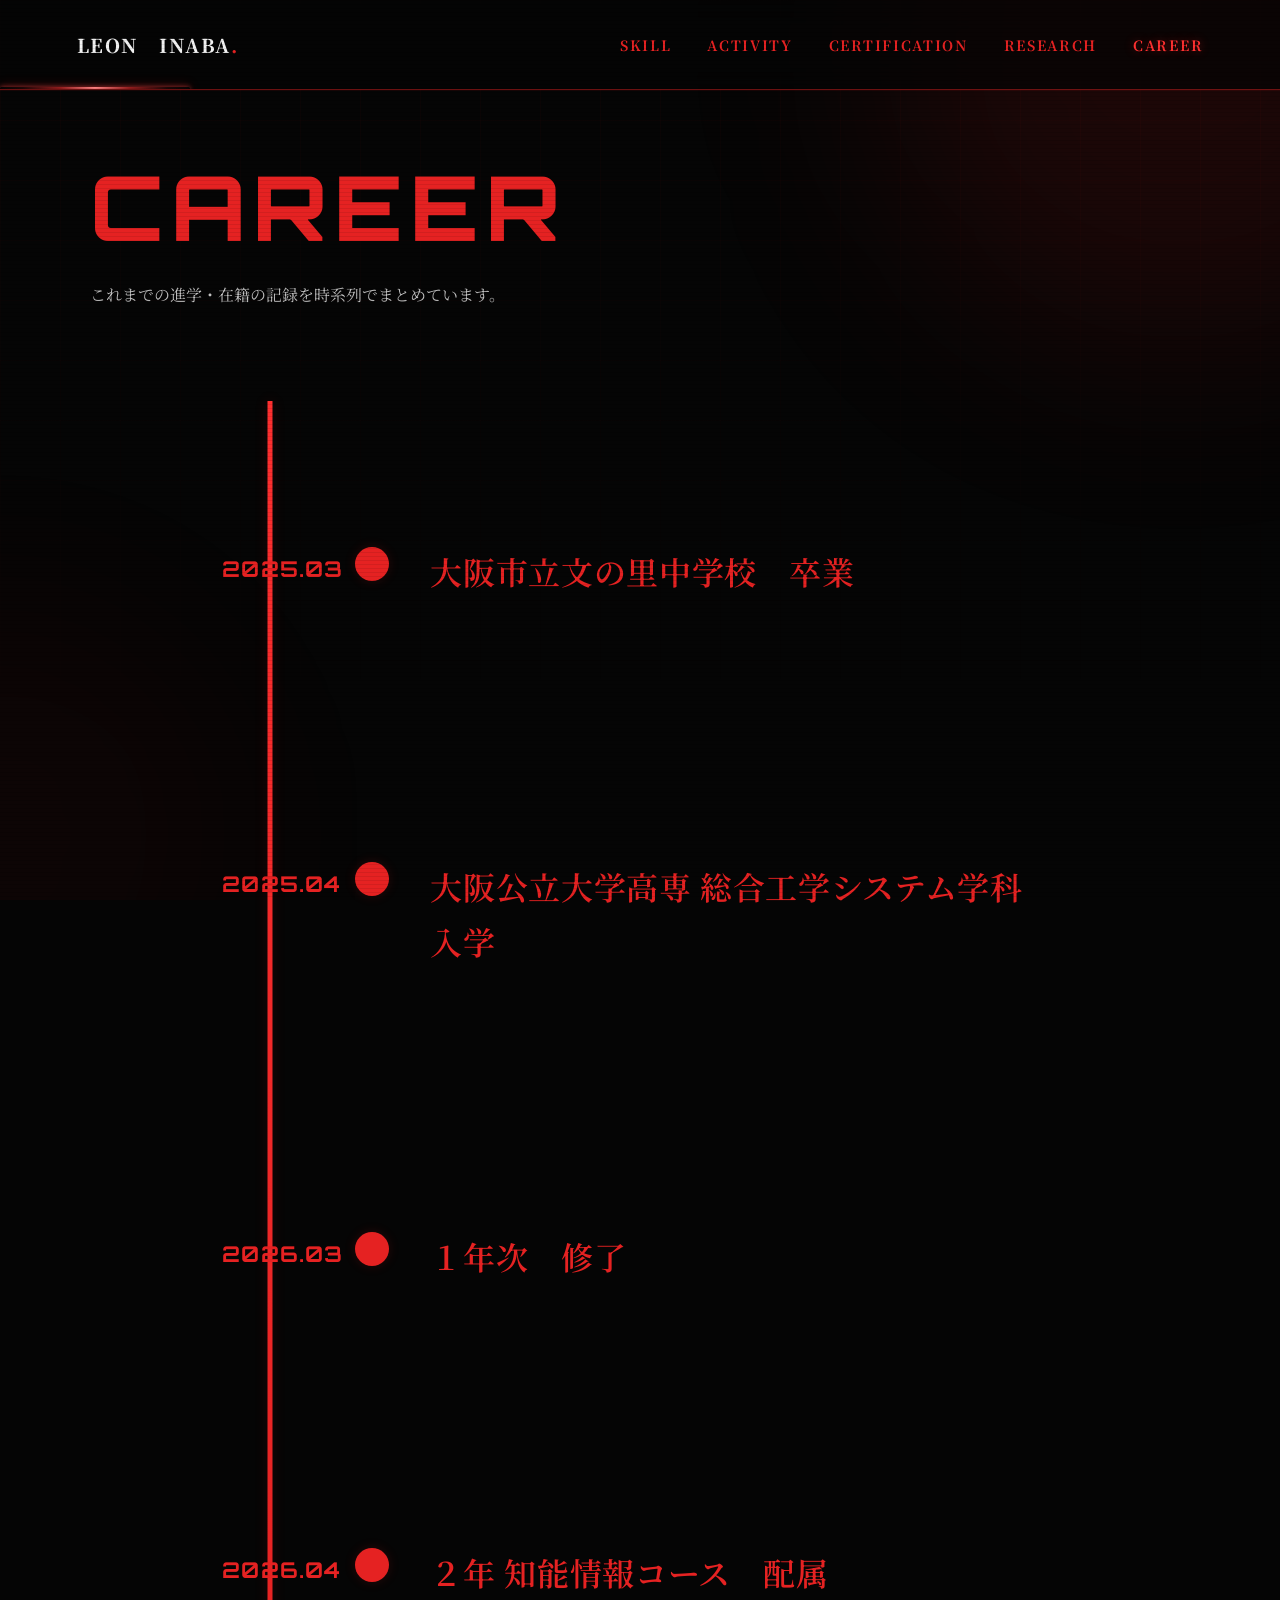
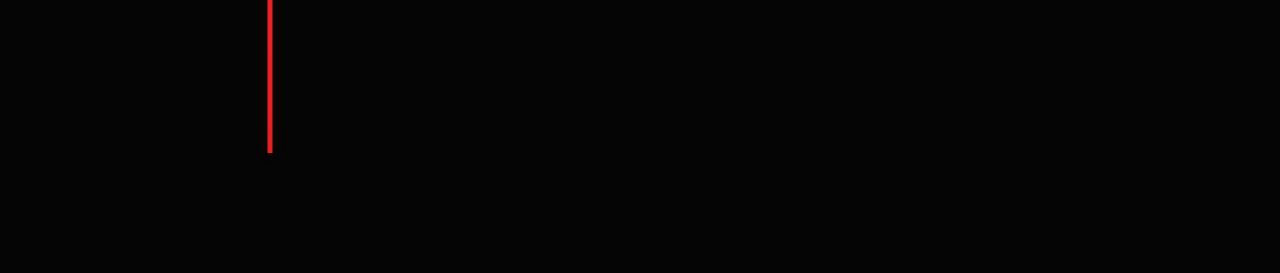
==== career.html @ bb48fec3 "Align timeline nodes and fill markers" ====
<!DOCTYPE html>
<html lang="ja">
<head>
  <meta charset="UTF-8">
  <meta name="viewport" content="width=device-width, initial-scale=1.0">
  <title>CAREER｜LEON INABA</title>
  <link rel="preconnect" href="https://fonts.googleapis.com">
  <link rel="preconnect" href="https://fonts.gstatic.com" crossorigin>
  <link href="https://fonts.googleapis.com/css2?family=Noto+Serif+JP:wght@400;500;600;700;800;900&family=Orbitron:wght@500;600;700;800;900&display=swap" rel="stylesheet">
  <link rel="stylesheet" href="style.css?v=20260903-0615">
  <link rel="stylesheet" href="japanese-theme.css?v=20260903-0615">
  <style>
    .career-page { min-height: 100vh; padding: 150px 7vw 120px; position: relative; z-index: 2; }
    .career-title { margin: 0 0 16px; color: var(--red); font-family: "Orbitron", sans-serif; font-size: clamp(48px, 7vw, 96px); font-weight: 800; letter-spacing: 0.08em; }
    .career-lead { max-width: 760px; margin: 0 0 90px; color: var(--white); line-height: 2; opacity: 0.8; }

    .timeline { position: relative; max-width: 1040px; margin: 0 auto; padding: 12px 0 24px; }
    .timeline::before {
      content: "";
      position: absolute;
      left: 150px;
      top: 0;
      bottom: 0;
      width: 5px;
      background: linear-gradient(to bottom, var(--red-bright), var(--red));
      box-shadow: 0 0 14px rgba(229,34,34,0.18);
      transform-origin: top;
      transform: translateX(-50%);
      animation: timelineGrow 1.05s cubic-bezier(0.22, 1, 0.36, 1) both;
    }

    .timeline-item {
      position: relative;
      display: grid;
      grid-template-columns: 110px 80px 1fr;
      align-items: start;
      min-height: 165px;
      padding: 12px 0 36px;
      opacity: 0;
      transform: translateY(26px);
      animation: timelineItemIn 0.72s cubic-bezier(0.22, 1, 0.36, 1) forwards;
    }

    .timeline-item:nth-child(1) { animation-delay: 0.28s; }
    .timeline-item:nth-child(2) { animation-delay: 0.46s; }
    .timeline-item:nth-child(3) { animation-delay: 0.64s; }
    .timeline-item:nth-child(4) { animation-delay: 0.82s; }

    .timeline-phase {
      padding-top: 12px;
      color: var(--red);
      font-family: "Orbitron", sans-serif;
      font-size: clamp(16px, 1.7vw, 22px);
      font-weight: 700;
      letter-spacing: 0.05em;
      white-space: nowrap;
    }

    .timeline-node {
      position: relative;
      z-index: 2;
      width: 34px;
      height: 34px;
      margin: 4px auto 0;
      border: 0;
      border-radius: 50%;
      background: var(--red);
      box-sizing: border-box;
      box-shadow: 0 0 14px rgba(229,34,34,0.18);
      animation: nodeSettle 0.7s cubic-bezier(0.22, 1, 0.36, 1) both;
    }

    .timeline-item:nth-child(1) .timeline-node { animation-delay: 0.34s; }
    .timeline-item:nth-child(2) .timeline-node { animation-delay: 0.52s; }
    .timeline-item:nth-child(3) .timeline-node { animation-delay: 0.70s; }
    .timeline-item:nth-child(4) .timeline-node { animation-delay: 0.88s; }

    .timeline-copy { padding: 1px 0 0 18px; max-width: 760px; }
    .timeline-copy h2 { margin: 0; color: var(--red); font-family: "Noto Serif JP", "Yu Mincho", "Hiragino Mincho ProN", serif; font-size: clamp(23px, 2.5vw, 34px); font-weight: 600; letter-spacing: 0.02em; line-height: 1.7; }

    @keyframes timelineGrow {
      from { transform: translateX(-50%) scaleY(0); opacity: 0.25; }
      to { transform: translateX(-50%) scaleY(1); opacity: 1; }
    }

    @keyframes timelineItemIn {
      from { opacity: 0; transform: translateY(26px); }
      to { opacity: 1; transform: translateY(0); }
    }

    @keyframes nodeSettle {
      0% { transform: scale(0.55); box-shadow: 0 0 0 rgba(229,34,34,0); }
      65% { transform: scale(1.08); box-shadow: 0 0 22px rgba(229,34,34,0.22); }
      100% { transform: scale(1); box-shadow: 0 0 12px rgba(229,34,34,0.16); }
    }

    nav a.active { color: var(--red-bright); text-shadow: 0 0 10px rgba(229,34,34,0.45); }

    @media (max-width: 760px) {
      .career-page { padding: 130px 7vw 90px; }
      .career-lead { margin-bottom: 58px; }
      .timeline::before { left: 27px; width: 4px; }
      .timeline-item { grid-template-columns: 54px 1fr; min-height: 0; padding: 0 0 54px; }
      .timeline-phase { grid-column: 2; padding: 0 0 8px 18px; font-size: 14px; }
      .timeline-node { grid-column: 1; grid-row: 1 / span 2; width: 30px; height: 30px; margin: 0 0 0 12px; }
      .timeline-copy { grid-column: 2; padding: 0 0 0 18px; }
    }

    @media (prefers-reduced-motion: reduce) {
      .timeline::before,
      .timeline-item,
      .timeline-node {
        animation: none;
        opacity: 1;
      }
      .timeline::before { transform: translateX(-50%); }
      .timeline-item,
      .timeline-node { transform: none; }
    }
  </style>
</head>
<body>
  <div class="background" aria-hidden="true"><div class="grid"></div><div class="glow glow-1"></div><div class="glow glow-2"></div></div>
  <header>
    <a href="index.html" class="logo">LEON INABA<span>.</span></a>
    <nav>
      <a href="skill.html">SKILL</a>
      <a href="index.html#activity">ACTIVITY</a>
      <a href="certification.html">CERTIFICATION</a>
      <a href="index.html#research">RESEARCH</a>
      <a href="career.html" class="active">CAREER</a>
    </nav>
  </header>
  <main class="career-page">
    <h1 class="career-title">CAREER</h1>
    <p class="career-lead">これまでの進学・在籍の記録を時系列でまとめています。</p>
    <div class="timeline">
      <section class="timeline-item"><div class="timeline-phase">2025.03</div><div class="timeline-node" aria-hidden="true"></div><div class="timeline-copy"><h2>大阪市立文の里中学校　卒業</h2></div></section>
      <section class="timeline-item"><div class="timeline-phase">2025.04</div><div class="timeline-node" aria-hidden="true"></div><div class="timeline-copy"><h2>大阪公立大学高専 総合工学システム学科　入学</h2></div></section>
      <section class="timeline-item"><div class="timeline-phase">2026.03</div><div class="timeline-node" aria-hidden="true"></div><div class="timeline-copy"><h2>１年次　修了</h2></div></section>
      <section class="timeline-item"><div class="timeline-phase">2026.04</div><div class="timeline-node" aria-hidden="true"></div><div class="timeline-copy"><h2>２年 知能情報コース　配属</h2></div></section>
    </div>
  </main>
</body>
</html>
---- style.css ----
/* ========================================
   VARIABLES
======================================== */

:root {
  --black: #050505;
  --black-light: #0a0a0a;
  --panel: #0d0d0d;
  --panel-light: #121212;

  --red: #e52222;
  --red-bright: #ff3030;

  --white: #f1f1f1;
  --gray: #777;
  --gray-dark: #333;

  --red-border: rgba(229, 34, 34, 0.28);
}


/* ========================================
   RESET
======================================== */

* {
  margin: 0;
  padding: 0;
  box-sizing: border-box;
}

html {
  scroll-behavior: smooth;
}

body {
  min-height: 100vh;

  background: var(--black);
  color: var(--white);

  font-family:
    "Inter",
    "Noto Sans JP",
    sans-serif;

  overflow-x: hidden;
}


/* ========================================
   BACKGROUND
======================================== */

.background {
  position: fixed;
  inset: 0;

  pointer-events: none;

  overflow: hidden;

  z-index: -1;
}


/* 薄いグリッド */

.grid {
  position: absolute;
  inset: 0;

  background-image:

    linear-gradient(
      rgba(229, 34, 34, 0.035) 1px,
      transparent 1px
    ),

    linear-gradient(
      90deg,
      rgba(229, 34, 34, 0.035) 1px,
      transparent 1px
    );

  background-size: 60px 60px;

  mask-image:
    linear-gradient(
      to bottom,
      rgba(0, 0, 0, 1),
      transparent 80%
    );
}


/* 赤い光 */

.glow {
  position: absolute;

  border-radius: 50%;

  filter: blur(100px);

  background: rgba(229, 34, 34, 0.1);
}


.glow-1 {
  width: 600px;
  height: 600px;

  top: -250px;
  right: -200px;
}


.glow-2 {
  width: 500px;
  height: 500px;

  left: -250px;
  top: 65vh;

  opacity: 0.4;
}


/* ========================================
   HEADER
======================================== */

header {
  width: 100%;
  height: 90px;

  position: fixed;
  top: 0;
  left: 0;

  display: flex;
  justify-content: space-between;
  align-items: center;

  padding: 0 6vw;

  z-index: 100;

  background: rgba(5, 5, 5, 0.72);

  border-bottom:
    1px solid rgba(255, 255, 255, 0.05);

  backdrop-filter: blur(16px);
}


/* Logo */

.logo {
  color: var(--white);

  text-decoration: none;

  font-size: 19px;

  font-weight: 800;

  letter-spacing: -0.04em;
}


.logo span {
  color: var(--red);
}


/* Navigation */

nav {
  display: flex;

  align-items: center;

  gap: 36px;
}


nav a {
  position: relative;

  color: #777;

  font-size: 12px;

  font-weight: 500;

  letter-spacing: 0.08em;

  text-decoration: none;

  transition: 0.25s;
}


nav a::after {
  content: "";

  position: absolute;

  left: 0;
  bottom: -8px;

  width: 0;
  height: 1px;

  background: var(--red);

  box-shadow:
    0 0 10px var(--red);

  transition: 0.25s;
}


nav a:hover {
  color: white;
}


nav a:hover::after {
  width: 100%;
}


/* ========================================
   HERO
======================================== */

.hero {
  min-height: 100vh;

  position: relative;

  display: flex;

  align-items: center;

  padding:
    140px
    8vw
    80px;

  overflow: hidden;
}


.hero-content {
  position: relative;

  z-index: 5;
}


/* Main title */

.hero h1 {
  margin: 0;

  color: var(--white);

  font-size:
    clamp(
      56px,
      9vw,
      150px
    );

  font-weight: 900;

  letter-spacing: -0.075em;

  line-height: 0.82;
}


.hero h1 span {
  color: var(--red);

  text-shadow:
    0 0 25px
    rgba(229, 34, 34, 0.22);
}


/* Subtitle */

.hero p {
  margin-top: 40px;

  color: #666;

  font-size: 13px;

  letter-spacing: 0.1em;

  font-weight: 400;
}


/* Button */

.hero-button {
  width: fit-content;

  margin-top: 42px;

  display: flex;

  align-items: center;

  gap: 40px;

  padding:
    15px
    22px;

  color: var(--white);

  border:
    1px solid
    rgba(255, 255, 255, 0.15);

  text-decoration: none;

  font-size: 13px;

  transition:
    border-color 0.25s,
    background 0.25s,
    transform 0.25s;
}


.hero-button span {
  color: var(--red);

  font-size: 17px;

  transition: transform 0.25s;
}


.hero-button:hover {
  border-color: var(--red);

  background:
    rgba(229, 34, 34, 0.04);

  transform:
    translateY(-2px);
}


.hero-button:hover span {
  transform:
    translateX(5px);
}


/* ========================================
   HERO CIRCLES
======================================== */

.hero-decoration {
  position: absolute;

  width: min(55vw, 800px);
  aspect-ratio: 1;

  right: -10vw;
  top: 50%;

  transform:
    translateY(-50%);

  opacity: 0.7;
}


.circle {
  position: absolute;

  border-radius: 50%;

  border:
    1px solid
    rgba(229, 34, 34, 0.13);
}


.circle-1 {
  inset: 0;

  animation:
    rotateCircle
    35s linear infinite;
}


.circle-2 {
  inset: 15%;

  border-color:
    rgba(229, 34, 34, 0.22);

  animation:
    rotateCircleReverse
    25s linear infinite;
}


.circle-3 {
  inset: 34%;

  border-color:
    rgba(229, 34, 34, 0.35);

  box-shadow:

    0 0 30px
    rgba(229, 34, 34, 0.05),

    inset 0 0 30px
    rgba(229, 34, 34, 0.03);
}


.circle-1::before,
.circle-2::before {
  content: "";

  position: absolute;

  width: 6px;
  height: 6px;

  border-radius: 50%;

  background: var(--red);

  box-shadow:
    0 0 15px var(--red);
}


.circle-1::before {
  left: 20%;
  top: 7%;
}


.circle-2::before {
  right: 8%;
  bottom: 25%;
}


@keyframes rotateCircle {

  from {
    transform:
      rotate(0deg);
  }

  to {
    transform:
      rotate(360deg);
  }

}


@keyframes rotateCircleReverse {

  from {
    transform:
      rotate(360deg);
  }

  to {
    transform:
      rotate(0deg);
  }

}


/* ========================================
   SCROLL LINE
======================================== */

.scroll-line {
  position: absolute;

  width: 1px;
  height: 80px;

  left: 50%;

  bottom: 0;

  background:
    linear-gradient(
      to bottom,
      var(--red),
      transparent
    );

  box-shadow:
    0 0 8px
    rgba(229, 34, 34, 0.4);
}


/* ========================================
   GENERAL SECTION
======================================== */

section:not(.hero) {
  max-width: 1400px;

  margin: auto;

  padding:
    130px
    8vw;
}


.section-heading {
  margin-bottom: 60px;
}


.section-heading h2 {
  color: var(--white);

  font-size:
    clamp(
      38px,
      5vw,
      70px
    );

  font-weight: 800;

  letter-spacing:
    -0.05em;
}


.section-heading h2 span {
  color: var(--red);
}


/* ========================================
   WORKS
======================================== */

.works-grid {
  display: grid;

  grid-template-columns:
    repeat(3, 1fr);

  gap: 20px;
}


.work-card {
  position: relative;

  min-height: 420px;

  background:
    var(--panel);

  border:
    1px solid
    rgba(255, 255, 255, 0.06);

  overflow: hidden;

  cursor: pointer;

  transition:
    transform 0.35s,
    border-color 0.35s,
    box-shadow 0.35s;
}


/* 赤い角 */

.work-card::before {
  content: "";

  position: absolute;

  top: -1px;
  left: -1px;

  width: 45px;
  height: 2px;

  z-index: 10;

  background: var(--red);

  box-shadow:
    0 0 10px
    rgba(229, 34, 34, 0.7);
}


.work-card::after {
  content: "";

  position: absolute;

  top: -1px;
  left: -1px;

  width: 2px;
  height: 45px;

  z-index: 10;

  background: var(--red);
}


/* Image area */

.work-image {
  height: 280px;

  position: relative;

  background:

    radial-gradient(
      circle at center,
      rgba(229, 34, 34, 0.08),
      transparent 60%
    ),

    #090909;
}


.work-image::after {
  content: "";

  position: absolute;

  inset: 0;

  background-image:

    linear-gradient(
      rgba(255, 255, 255, 0.025) 1px,
      transparent 1px
    ),

    linear-gradient(
      90deg,
      rgba(255, 255, 255, 0.025) 1px,
      transparent 1px
    );

  background-size:
    25px 25px;
}


/* Card content */

.work-content {
  padding:
    26px
    28px;
}


.work-content h3 {
  color: var(--white);

  font-size: 19px;

  font-weight: 600;

  margin-bottom: 9px;
}


.work-content p {
  color: #555;

  font-size: 12px;

  letter-spacing: 0.04em;
}


/* Hover */

.work-card:hover {
  transform:
    translateY(-8px);

  border-color:
    rgba(229, 34, 34, 0.35);

  box-shadow:

    0 30px 80px
    rgba(0, 0, 0, 0.6),

    0 0 40px
    rgba(229, 34, 34, 0.06);
}


.work-card:hover .work-image {
  background:

    radial-gradient(
      circle at center,
      rgba(229, 34, 34, 0.13),
      transparent 60%
    ),

    #090909;
}


/* ========================================
   ABOUT
======================================== */

.about {
  min-height: 70vh;
}


.about-box {
  width: 100%;

  min-height: 400px;

  background:
    linear-gradient(
      135deg,
      #0d0d0d,
      #080808
    );

  border:
    1px solid
    rgba(255, 255, 255, 0.06);

  border-left:
    2px solid
    var(--red);

  box-shadow:
    -10px 0 50px
    rgba(229, 34, 34, 0.025);
}


/* ========================================
   FOOTER
======================================== */

footer {
  padding:
    50px
    8vw;

  background:
    #030303;
}


.footer-line {
  height: 1px;

  width: 100%;

  background:
    linear-gradient(
      90deg,
      var(--red),
      rgba(229, 34, 34, 0.05),
      transparent
    );
}


/* ========================================
   SCAN LINE
======================================== */

body::after {
  content: "";

  position: fixed;

  inset: 0;

  z-index: 9999;

  pointer-events: none;

  background:
    repeating-linear-gradient(
      0deg,
      transparent,
      transparent 3px,
      rgba(0, 0, 0, 0.08) 3px,
      rgba(0, 0, 0, 0.08) 4px
    );
}


/* ========================================
   RESPONSIVE
======================================== */

@media (max-width: 900px) {

  header {
    padding:
      0
      24px;
  }


  nav {
    gap: 20px;
  }


  .hero {
    padding:
      120px
      24px
      80px;
  }


  .hero-decoration {
    width: 700px;

    opacity: 0.35;

    right: -450px;
  }


  section:not(.hero) {
    padding:
      100px
      24px;
  }


  .works-grid {
    grid-template-columns:
      1fr;
  }


  .work-card {
    min-height: 350px;
  }

}


@media (max-width: 600px) {

  header {
    height: 70px;
  }


  nav a {
    display: none;
  }


  .hero h1 {
    font-size:
      clamp(
        48px,
        16vw,
        80px
      );
  }


  .hero p {
    font-size: 11px;
  }


  .hero-decoration {
    right: -520px;
  }

}
---- japanese-theme.css ----
/* 日本語・明朝体テーマ上書き */

body {
  font-family: "Noto Serif JP", "Yu Mincho", "Hiragino Mincho ProN", serif;
  color: var(--white);
}

.logo,
nav a,
.hero-button,
.hero p,
.work-content p,
.about-box p {
  font-family: "Noto Serif JP", "Yu Mincho", "Hiragino Mincho ProN", serif;
}

.logo {
  letter-spacing: 0.08em;
  word-spacing: 0.72em;
}

/* トピック・タイトルは赤 */
.hero h1,
.hero h1 span,
.section-heading h2,
.work-content h3 {
  color: var(--red);
}

/* ヒーロー見出しだけサイバー風 */
.hero h1,
.hero h1 span {
  font-family: "Orbitron", sans-serif;
}

.hero h1 {
  position: relative;
  display: inline-flex;
  flex-direction: column;
  align-items: flex-start;
  gap: 0.03em;
  font-size: clamp(44px, 6.2vw, 96px);
  font-weight: 800;
  line-height: 0.92;
  letter-spacing: 0.04em;
  text-transform: uppercase;
  color: var(--red);
  text-shadow: 0 0 22px rgba(229, 34, 34, 0.16);
}

.hero-line {
  display: block;
  color: var(--red);
}

.hero-line-white {
  color: #fff !important;
  text-shadow: none;
}

/* 文章は白 */
.hero p,
.work-content p,
.about-box p {
  color: var(--white);
}

.hero p {
  max-width: 680px;
  font-size: 15px;
  line-height: 2;
  letter-spacing: 0.04em;
  opacity: 0.88;
}

.section-heading h2 {
  font-family: "Noto Serif JP", "Yu Mincho", "Hiragino Mincho ProN", serif;
  font-weight: 800;
  letter-spacing: -0.03em;
}

.work-content h3 {
  font-family: "Noto Serif JP", "Yu Mincho", "Hiragino Mincho ProN", serif;
  font-size: 22px;
  font-weight: 700;
}

.work-content p {
  font-size: 13px;
  line-height: 1.9;
  letter-spacing: 0.02em;
  opacity: 0.82;
}

.about-box {
  padding: 48px;
  display: flex;
  align-items: center;
}

.about-box p {
  max-width: 760px;
  margin: 0;
  font-size: 16px;
  line-height: 2.1;
  opacity: 0.9;
}

/* ナビゲーション：赤文字・明朝体・英大文字 */
nav a {
  color: var(--red);
  font-family: "Noto Serif JP", "Yu Mincho", "Hiragino Mincho ProN", serif;
  font-size: 14px;
  font-weight: 700;
  letter-spacing: 0.12em;
  text-transform: uppercase;
}

nav a:hover {
  color: var(--red-bright);
  text-shadow: 0 0 10px rgba(229, 34, 34, 0.45);
}

.hero-button {
  color: var(--white);
}

/* HEADER SWEEP — 一本の赤い境界線の一部だけが太く光って移動 */
header {
  overflow: hidden;
  border-bottom: 1px solid rgba(229, 34, 34, 0.46) !important;
  box-shadow: 0 1px 0 rgba(229, 34, 34, 0.08);
}

header::after {
  content: "";
  position: absolute;
  left: 0;
  bottom: -1px;
  width: 190px;
  height: 3px;
  pointer-events: none;
  border-radius: 999px;
  background: linear-gradient(
    90deg,
    transparent 0%,
    rgba(229, 34, 34, 0.10) 12%,
    rgba(255, 48, 48, 0.58) 32%,
    rgba(255, 130, 130, 1) 50%,
    rgba(255, 48, 48, 0.58) 68%,
    rgba(229, 34, 34, 0.10) 88%,
    transparent 100%
  );
  box-shadow:
    0 0 5px rgba(255, 70, 70, 0.75),
    0 0 12px rgba(229, 34, 34, 0.38);
  animation: headerRedSweep 6.2s linear infinite;
}

@keyframes headerRedSweep {
  from {
    transform: translateX(-220px);
  }
  to {
    transform: translateX(calc(100vw + 220px));
  }
}

@media (prefers-reduced-motion: reduce) {
  header::after {
    animation: none;
    display: none;
  }
}

@media (max-width: 600px) {
  .hero h1 {
    font-size: clamp(30px, 9vw, 46px);
  }

  .about-box {
    padding: 28px;
  }
}
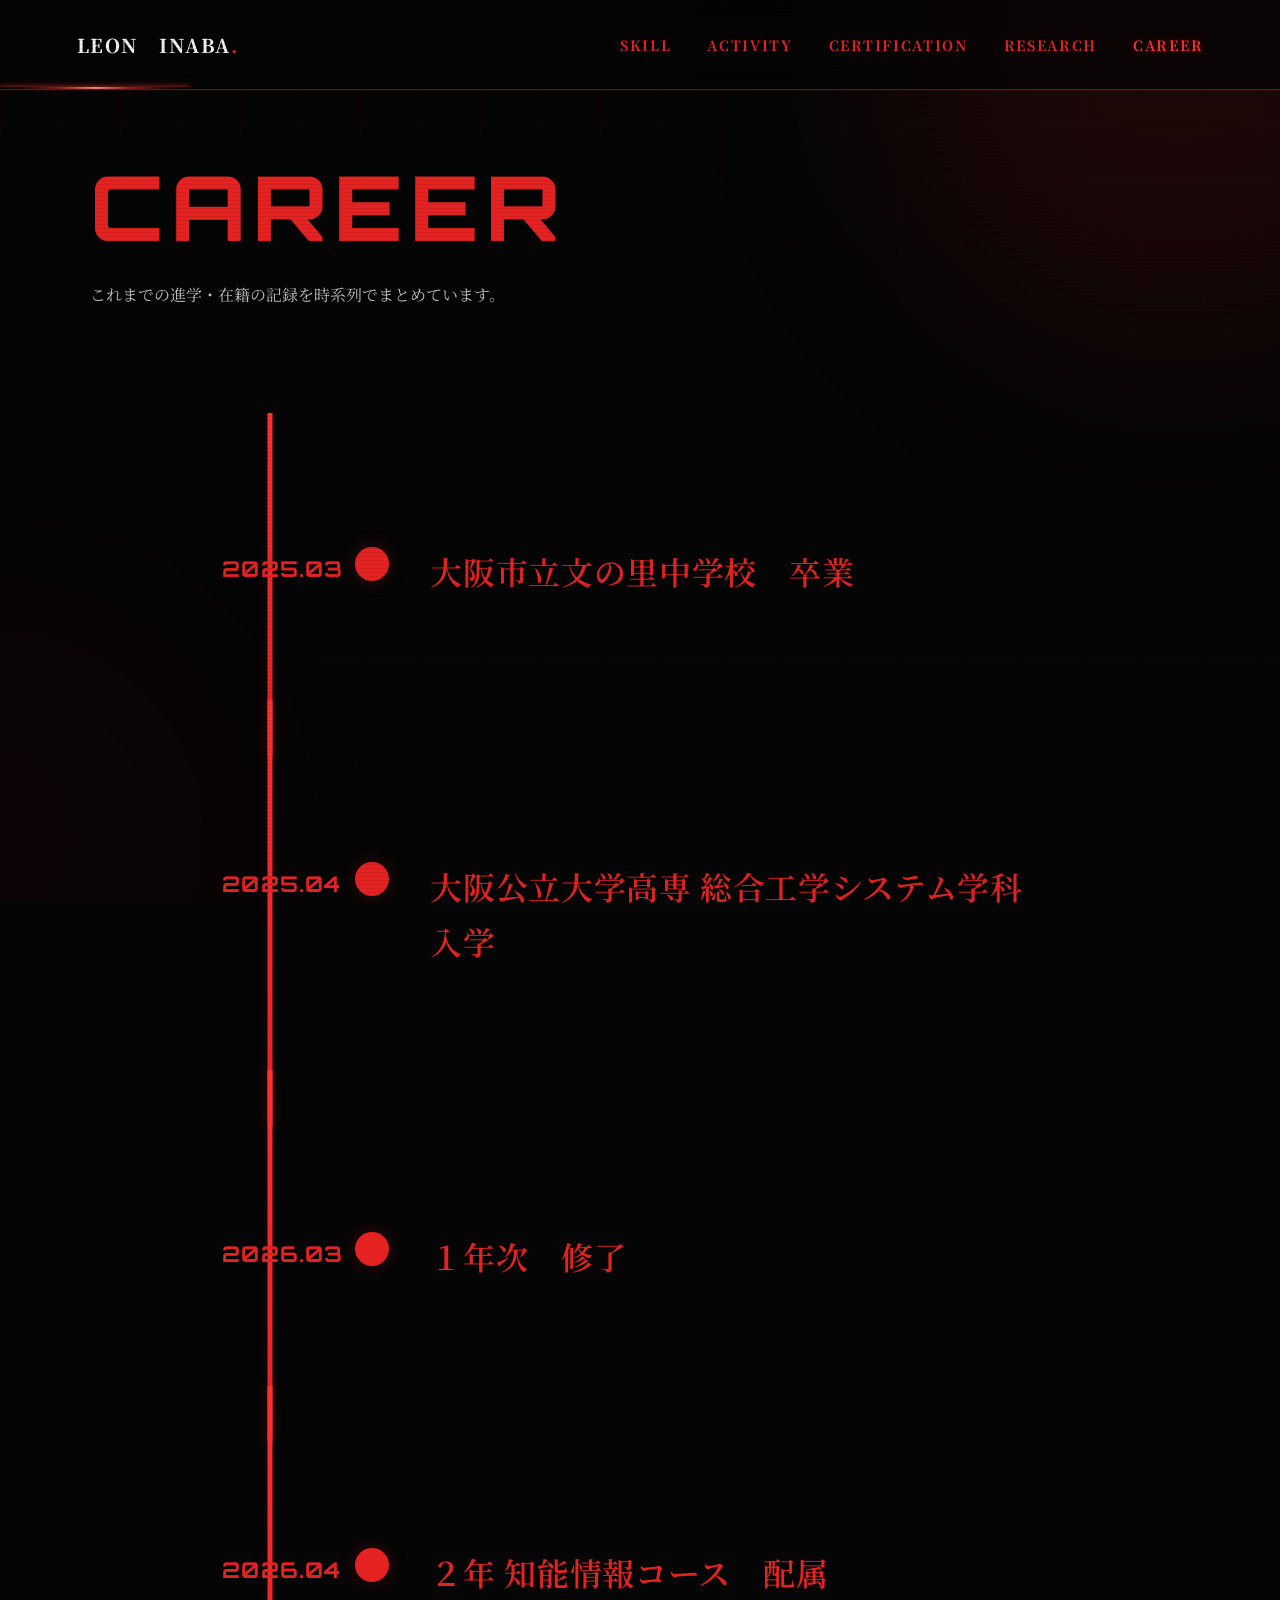
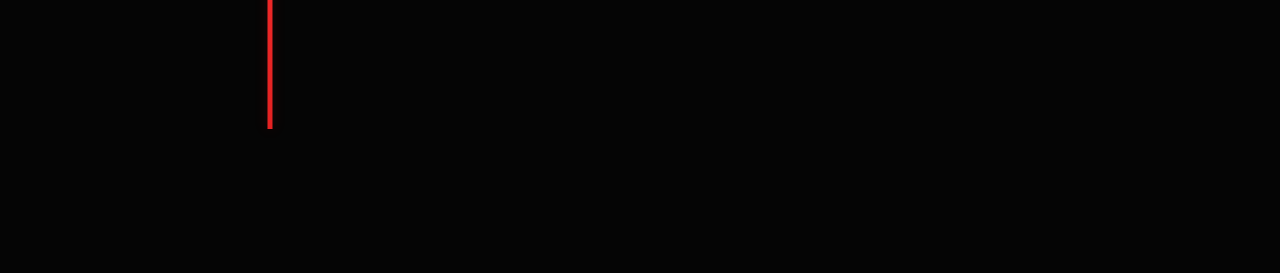
==== commit 95072fa7: "Align career timeline and trigger motion on scroll" ====
--- a/career.html
+++ b/career.html
@@ -14,37 +14,50 @@
     .career-title { margin: 0 0 16px; color: var(--red); font-family: "Orbitron", sans-serif; font-size: clamp(48px, 7vw, 96px); font-weight: 800; letter-spacing: 0.08em; }
     .career-lead { max-width: 760px; margin: 0 0 90px; color: var(--white); line-height: 2; opacity: 0.8; }
 
-    .timeline { position: relative; max-width: 1040px; margin: 0 auto; padding: 12px 0 24px; }
-    .timeline::before {
-      content: "";
-      position: absolute;
-      left: 150px;
-      top: 0;
-      bottom: 0;
-      width: 5px;
-      background: linear-gradient(to bottom, var(--red-bright), var(--red));
-      box-shadow: 0 0 14px rgba(229,34,34,0.18);
-      transform-origin: top;
-      transform: translateX(-50%);
-      animation: timelineGrow 1.05s cubic-bezier(0.22, 1, 0.36, 1) both;
+    .timeline {
+      --date-col: 110px;
+      --node-col: 80px;
+      position: relative;
+      max-width: 1040px;
+      margin: 0 auto;
+      padding: 12px 0 24px;
     }
 
     .timeline-item {
       position: relative;
       display: grid;
-      grid-template-columns: 110px 80px 1fr;
+      grid-template-columns: var(--date-col) var(--node-col) 1fr;
       align-items: start;
       min-height: 165px;
       padding: 12px 0 36px;
-      opacity: 0;
-      transform: translateY(26px);
-      animation: timelineItemIn 0.72s cubic-bezier(0.22, 1, 0.36, 1) forwards;
     }
 
-    .timeline-item:nth-child(1) { animation-delay: 0.28s; }
-    .timeline-item:nth-child(2) { animation-delay: 0.46s; }
-    .timeline-item:nth-child(3) { animation-delay: 0.64s; }
-    .timeline-item:nth-child(4) { animation-delay: 0.82s; }
+    /* 線を各行のノード中心から描画することで、丸と必ず同軸にする */
+    .timeline-item::before {
+      content: "";
+      position: absolute;
+      z-index: 0;
+      left: calc(var(--date-col) + (var(--node-col) / 2));
+      top: -28px;
+      bottom: -28px;
+      width: 5px;
+      background: linear-gradient(to bottom, var(--red-bright), var(--red));
+      box-shadow: 0 0 14px rgba(229,34,34,0.16);
+      transform: translateX(-50%) scaleY(0);
+      transform-origin: top;
+      opacity: 0;
+      transition: transform 0.9s cubic-bezier(0.22, 1, 0.36, 1), opacity 0.35s ease;
+    }
+
+    .timeline-item:first-child::before { top: 0; }
+    .timeline-item:last-child::before { bottom: 0; }
+
+    .timeline-phase,
+    .timeline-copy {
+      opacity: 0;
+      transform: translateY(30px);
+      transition: opacity 0.68s ease, transform 0.8s cubic-bezier(0.22, 1, 0.36, 1);
+    }
 
     .timeline-phase {
       padding-top: 12px;
@@ -59,39 +72,39 @@
     .timeline-node {
       position: relative;
       z-index: 2;
+      justify-self: center;
       width: 34px;
       height: 34px;
-      margin: 4px auto 0;
+      margin-top: 4px;
       border: 0;
       border-radius: 50%;
       background: var(--red);
       box-sizing: border-box;
       box-shadow: 0 0 14px rgba(229,34,34,0.18);
-      animation: nodeSettle 0.7s cubic-bezier(0.22, 1, 0.36, 1) both;
+      opacity: 0;
+      transform: scale(0.35);
+      transition: opacity 0.32s ease, transform 0.68s cubic-bezier(0.18, 1.35, 0.36, 1), box-shadow 0.68s ease;
     }
 
-    .timeline-item:nth-child(1) .timeline-node { animation-delay: 0.34s; }
-    .timeline-item:nth-child(2) .timeline-node { animation-delay: 0.52s; }
-    .timeline-item:nth-child(3) .timeline-node { animation-delay: 0.70s; }
-    .timeline-item:nth-child(4) .timeline-node { animation-delay: 0.88s; }
-
-    .timeline-copy { padding: 1px 0 0 18px; max-width: 760px; }
+    .timeline-copy { padding: 1px 0 0 18px; max-width: 760px; transition-delay: 0.08s; }
     .timeline-copy h2 { margin: 0; color: var(--red); font-family: "Noto Serif JP", "Yu Mincho", "Hiragino Mincho ProN", serif; font-size: clamp(23px, 2.5vw, 34px); font-weight: 600; letter-spacing: 0.02em; line-height: 1.7; }
 
-    @keyframes timelineGrow {
-      from { transform: translateX(-50%) scaleY(0); opacity: 0.25; }
-      to { transform: translateX(-50%) scaleY(1); opacity: 1; }
+    /* 画面内へ入った瞬間に、線→丸→文字の順で重みをつけて出す */
+    .timeline-item.is-visible::before {
+      transform: translateX(-50%) scaleY(1);
+      opacity: 1;
     }
 
-    @keyframes timelineItemIn {
-      from { opacity: 0; transform: translateY(26px); }
-      to { opacity: 1; transform: translateY(0); }
+    .timeline-item.is-visible .timeline-node {
+      opacity: 1;
+      transform: scale(1);
+      box-shadow: 0 0 18px rgba(229,34,34,0.24);
     }
 
-    @keyframes nodeSettle {
-      0% { transform: scale(0.55); box-shadow: 0 0 0 rgba(229,34,34,0); }
-      65% { transform: scale(1.08); box-shadow: 0 0 22px rgba(229,34,34,0.22); }
-      100% { transform: scale(1); box-shadow: 0 0 12px rgba(229,34,34,0.16); }
+    .timeline-item.is-visible .timeline-phase,
+    .timeline-item.is-visible .timeline-copy {
+      opacity: 1;
+      transform: translateY(0);
     }
 
     nav a.active { color: var(--red-bright); text-shadow: 0 0 10px rgba(229,34,34,0.45); }
@@ -99,23 +112,26 @@
     @media (max-width: 760px) {
       .career-page { padding: 130px 7vw 90px; }
       .career-lead { margin-bottom: 58px; }
-      .timeline::before { left: 27px; width: 4px; }
-      .timeline-item { grid-template-columns: 54px 1fr; min-height: 0; padding: 0 0 54px; }
+      .timeline { --date-col: 0px; --node-col: 54px; }
+      .timeline-item { grid-template-columns: var(--node-col) 1fr; min-height: 0; padding: 0 0 54px; }
+      .timeline-item::before { left: calc(var(--node-col) / 2); width: 4px; top: -26px; bottom: -26px; }
+      .timeline-item:first-child::before { top: 0; }
+      .timeline-item:last-child::before { bottom: 0; }
       .timeline-phase { grid-column: 2; padding: 0 0 8px 18px; font-size: 14px; }
-      .timeline-node { grid-column: 1; grid-row: 1 / span 2; width: 30px; height: 30px; margin: 0 0 0 12px; }
+      .timeline-node { grid-column: 1; grid-row: 1 / span 2; width: 30px; height: 30px; margin-top: 0; }
       .timeline-copy { grid-column: 2; padding: 0 0 0 18px; }
     }
 
     @media (prefers-reduced-motion: reduce) {
-      .timeline::before,
-      .timeline-item,
-      .timeline-node {
-        animation: none;
+      .timeline-item::before,
+      .timeline-phase,
+      .timeline-node,
+      .timeline-copy {
+        transition: none;
         opacity: 1;
+        transform: none;
       }
-      .timeline::before { transform: translateX(-50%); }
-      .timeline-item,
-      .timeline-node { transform: none; }
+      .timeline-item::before { transform: translateX(-50%) scaleY(1); }
     }
   </style>
 </head>
@@ -141,5 +157,30 @@
       <section class="timeline-item"><div class="timeline-phase">2026.04</div><div class="timeline-node" aria-hidden="true"></div><div class="timeline-copy"><h2>２年 知能情報コース　配属</h2></div></section>
     </div>
   </main>
+
+  <script>
+    (() => {
+      const items = [...document.querySelectorAll('.timeline-item')];
+      const reduceMotion = window.matchMedia('(prefers-reduced-motion: reduce)').matches;
+
+      if (reduceMotion || !('IntersectionObserver' in window)) {
+        items.forEach((item) => item.classList.add('is-visible'));
+        return;
+      }
+
+      const observer = new IntersectionObserver((entries) => {
+        entries.forEach((entry) => {
+          if (!entry.isIntersecting) return;
+          entry.target.classList.add('is-visible');
+          observer.unobserve(entry.target);
+        });
+      }, {
+        threshold: 0.34,
+        rootMargin: '0px 0px -8% 0px'
+      });
+
+      items.forEach((item) => observer.observe(item));
+    })();
+  </script>
 </body>
 </html>
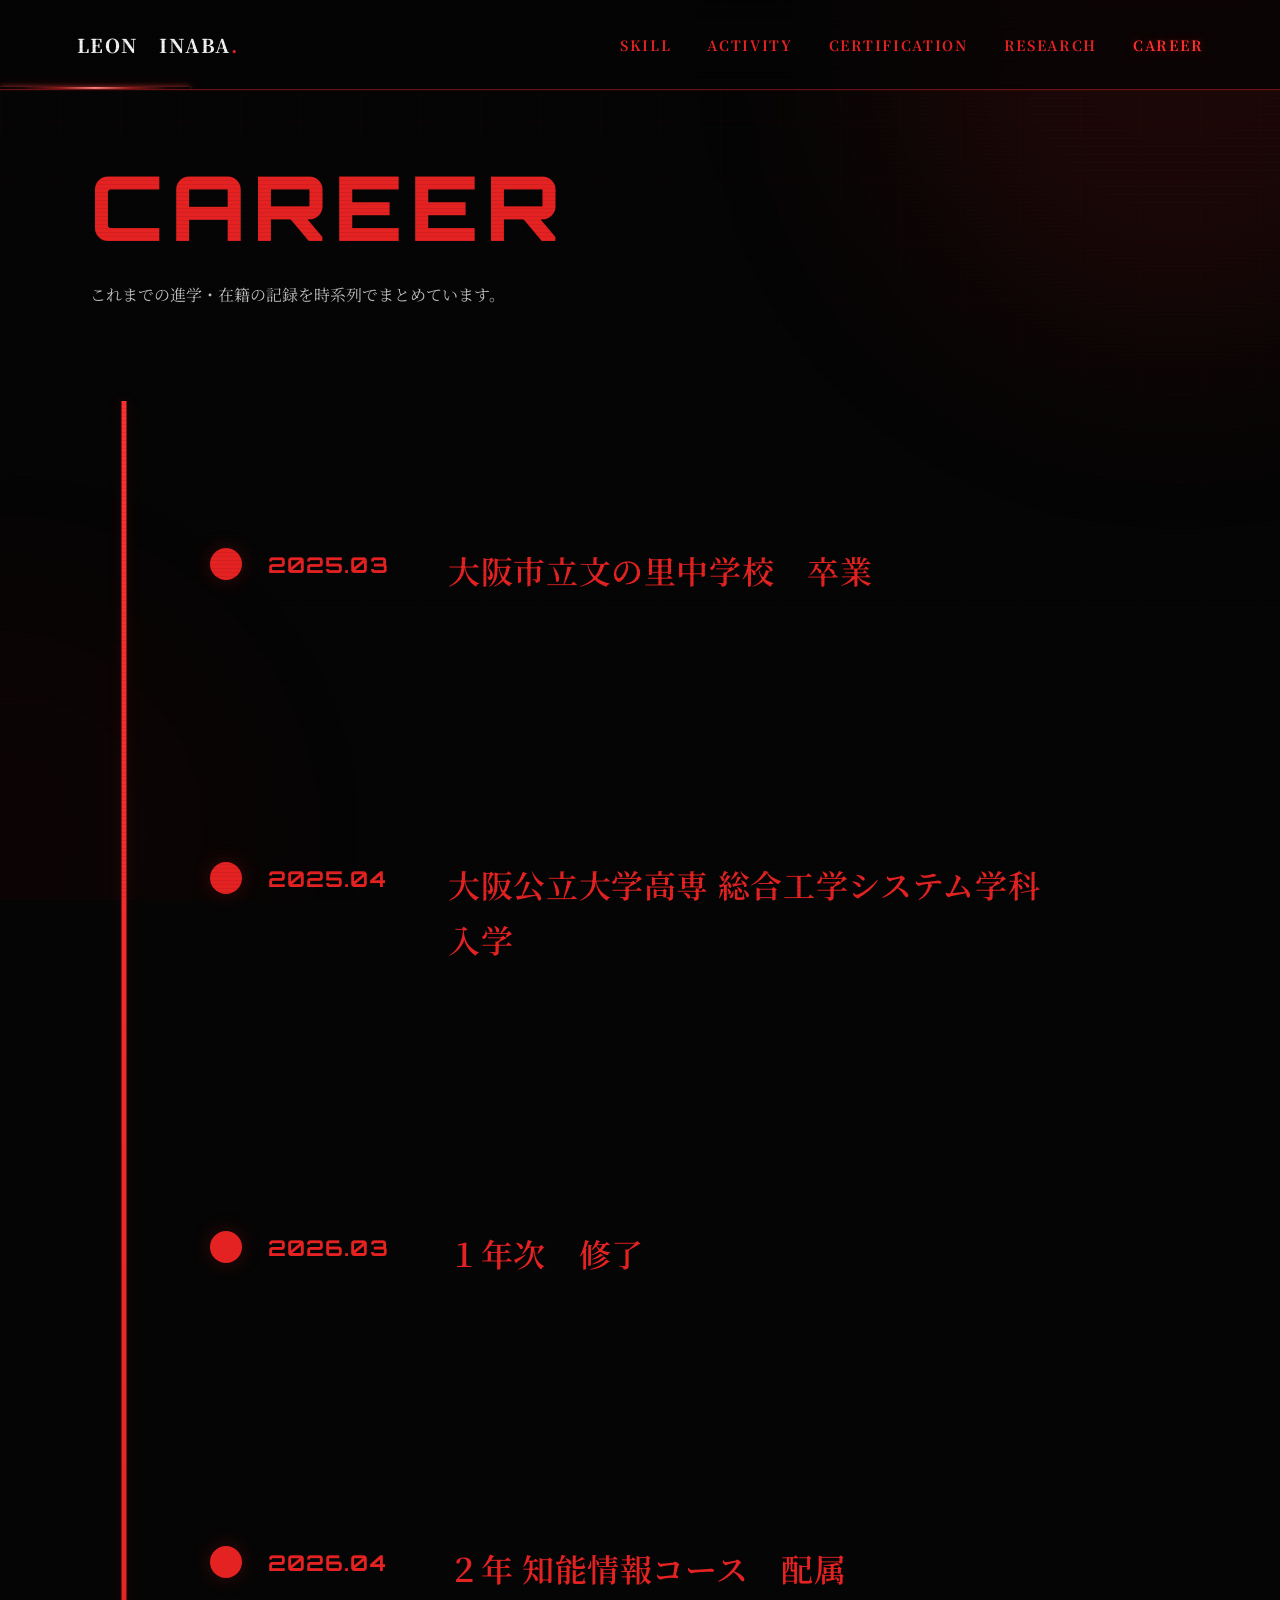
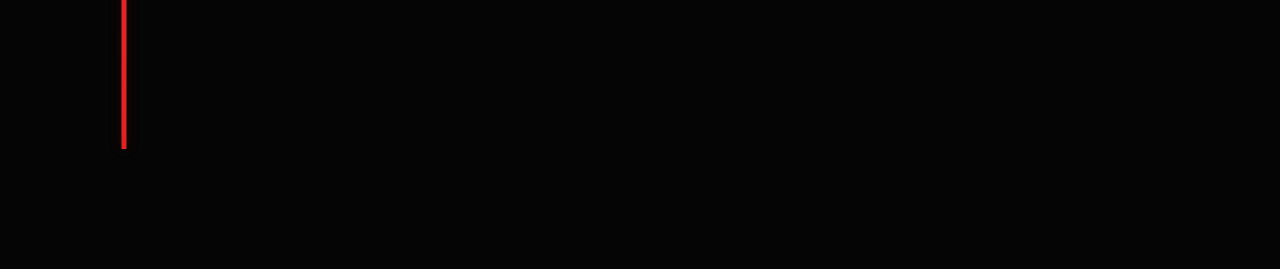
==== commit 79a53ea4: "Align career timeline nodes on left rail" ====
--- a/career.html
+++ b/career.html
@@ -15,96 +15,94 @@
     .career-lead { max-width: 760px; margin: 0 0 90px; color: var(--white); line-height: 2; opacity: 0.8; }
 
     .timeline {
-      --date-col: 110px;
-      --node-col: 80px;
+      --rail-x: 34px;
       position: relative;
-      max-width: 1040px;
+      max-width: 1120px;
       margin: 0 auto;
       padding: 12px 0 24px;
+    }
+
+    .timeline::before {
+      content: "";
+      position: absolute;
+      left: var(--rail-x);
+      top: 0;
+      bottom: 0;
+      width: 5px;
+      background: linear-gradient(to bottom, var(--red-bright), var(--red));
+      box-shadow: 0 0 14px rgba(229,34,34,0.18);
+      transform: translateX(-50%) scaleY(0);
+      transform-origin: top;
+      opacity: 0;
+      transition: transform 1.1s cubic-bezier(0.22, 1, 0.36, 1), opacity 0.35s ease;
+    }
+
+    .timeline.rail-visible::before {
+      transform: translateX(-50%) scaleY(1);
+      opacity: 1;
     }
 
     .timeline-item {
       position: relative;
       display: grid;
-      grid-template-columns: var(--date-col) var(--node-col) 1fr;
+      grid-template-columns: 68px 170px minmax(0, 1fr);
       align-items: start;
       min-height: 165px;
       padding: 12px 0 36px;
     }
 
-    /* 線を各行のノード中心から描画することで、丸と必ず同軸にする */
-    .timeline-item::before {
-      content: "";
-      position: absolute;
-      z-index: 0;
-      left: calc(var(--date-col) + (var(--node-col) / 2));
-      top: -28px;
-      bottom: -28px;
-      width: 5px;
-      background: linear-gradient(to bottom, var(--red-bright), var(--red));
-      box-shadow: 0 0 14px rgba(229,34,34,0.16);
-      transform: translateX(-50%) scaleY(0);
-      transform-origin: top;
+    .timeline-node {
+      grid-column: 1;
+      justify-self: center;
+      position: relative;
+      z-index: 2;
+      width: 32px;
+      height: 32px;
+      margin-top: 5px;
+      border: 0;
+      border-radius: 50%;
+      background: var(--red);
+      box-shadow: 0 0 14px rgba(229,34,34,0.18);
       opacity: 0;
-      transition: transform 0.9s cubic-bezier(0.22, 1, 0.36, 1), opacity 0.35s ease;
-    }
-
-    .timeline-item:first-child::before { top: 0; }
-    .timeline-item:last-child::before { bottom: 0; }
-
-    .timeline-phase,
-    .timeline-copy {
-      opacity: 0;
-      transform: translateY(30px);
-      transition: opacity 0.68s ease, transform 0.8s cubic-bezier(0.22, 1, 0.36, 1);
+      transform: scale(0.28);
+      transition: opacity 0.3s ease, transform 0.72s cubic-bezier(0.18, 1.4, 0.36, 1), box-shadow 0.7s ease;
     }
 
     .timeline-phase {
-      padding-top: 12px;
+      grid-column: 2;
+      padding: 8px 18px 0 8px;
       color: var(--red);
       font-family: "Orbitron", sans-serif;
       font-size: clamp(16px, 1.7vw, 22px);
       font-weight: 700;
       letter-spacing: 0.05em;
       white-space: nowrap;
+      opacity: 0;
+      transform: translateX(-18px);
+      transition: opacity 0.62s ease, transform 0.78s cubic-bezier(0.22, 1, 0.36, 1);
     }
 
-    .timeline-node {
-      position: relative;
-      z-index: 2;
-      justify-self: center;
-      width: 34px;
-      height: 34px;
-      margin-top: 4px;
-      border: 0;
-      border-radius: 50%;
-      background: var(--red);
-      box-sizing: border-box;
-      box-shadow: 0 0 14px rgba(229,34,34,0.18);
+    .timeline-copy {
+      grid-column: 3;
+      padding: 0 0 0 18px;
+      max-width: 800px;
       opacity: 0;
-      transform: scale(0.35);
-      transition: opacity 0.32s ease, transform 0.68s cubic-bezier(0.18, 1.35, 0.36, 1), box-shadow 0.68s ease;
+      transform: translateY(28px);
+      transition: opacity 0.68s ease 0.08s, transform 0.82s cubic-bezier(0.22, 1, 0.36, 1) 0.08s;
     }
 
-    .timeline-copy { padding: 1px 0 0 18px; max-width: 760px; transition-delay: 0.08s; }
     .timeline-copy h2 { margin: 0; color: var(--red); font-family: "Noto Serif JP", "Yu Mincho", "Hiragino Mincho ProN", serif; font-size: clamp(23px, 2.5vw, 34px); font-weight: 600; letter-spacing: 0.02em; line-height: 1.7; }
-
-    /* 画面内へ入った瞬間に、線→丸→文字の順で重みをつけて出す */
-    .timeline-item.is-visible::before {
-      transform: translateX(-50%) scaleY(1);
-      opacity: 1;
-    }
 
     .timeline-item.is-visible .timeline-node {
       opacity: 1;
       transform: scale(1);
-      box-shadow: 0 0 18px rgba(229,34,34,0.24);
+      box-shadow: 0 0 20px rgba(229,34,34,0.24);
     }
 
     .timeline-item.is-visible .timeline-phase,
     .timeline-item.is-visible .timeline-copy {
       opacity: 1;
-      transform: translateY(0);
+      transform: none;
     }
 
     nav a.active { color: var(--red-bright); text-shadow: 0 0 10px rgba(229,34,34,0.45); }
@@ -112,26 +110,24 @@
     @media (max-width: 760px) {
       .career-page { padding: 130px 7vw 90px; }
       .career-lead { margin-bottom: 58px; }
-      .timeline { --date-col: 0px; --node-col: 54px; }
-      .timeline-item { grid-template-columns: var(--node-col) 1fr; min-height: 0; padding: 0 0 54px; }
-      .timeline-item::before { left: calc(var(--node-col) / 2); width: 4px; top: -26px; bottom: -26px; }
-      .timeline-item:first-child::before { top: 0; }
-      .timeline-item:last-child::before { bottom: 0; }
-      .timeline-phase { grid-column: 2; padding: 0 0 8px 18px; font-size: 14px; }
-      .timeline-node { grid-column: 1; grid-row: 1 / span 2; width: 30px; height: 30px; margin-top: 0; }
-      .timeline-copy { grid-column: 2; padding: 0 0 0 18px; }
+      .timeline { --rail-x: 20px; }
+      .timeline::before { width: 4px; }
+      .timeline-item { grid-template-columns: 40px 1fr; min-height: 0; padding: 0 0 58px; }
+      .timeline-node { grid-column: 1; grid-row: 1 / span 2; width: 26px; height: 26px; margin-top: 2px; }
+      .timeline-phase { grid-column: 2; padding: 0 0 8px 16px; font-size: 14px; }
+      .timeline-copy { grid-column: 2; padding: 0 0 0 16px; }
     }
 
     @media (prefers-reduced-motion: reduce) {
-      .timeline-item::before,
+      .timeline::before,
+      .timeline-node,
       .timeline-phase,
-      .timeline-node,
       .timeline-copy {
         transition: none;
         opacity: 1;
         transform: none;
       }
-      .timeline-item::before { transform: translateX(-50%) scaleY(1); }
+      .timeline::before { transform: translateX(-50%) scaleY(1); }
     }
   </style>
 </head>
@@ -151,35 +147,46 @@
     <h1 class="career-title">CAREER</h1>
     <p class="career-lead">これまでの進学・在籍の記録を時系列でまとめています。</p>
     <div class="timeline">
-      <section class="timeline-item"><div class="timeline-phase">2025.03</div><div class="timeline-node" aria-hidden="true"></div><div class="timeline-copy"><h2>大阪市立文の里中学校　卒業</h2></div></section>
-      <section class="timeline-item"><div class="timeline-phase">2025.04</div><div class="timeline-node" aria-hidden="true"></div><div class="timeline-copy"><h2>大阪公立大学高専 総合工学システム学科　入学</h2></div></section>
-      <section class="timeline-item"><div class="timeline-phase">2026.03</div><div class="timeline-node" aria-hidden="true"></div><div class="timeline-copy"><h2>１年次　修了</h2></div></section>
-      <section class="timeline-item"><div class="timeline-phase">2026.04</div><div class="timeline-node" aria-hidden="true"></div><div class="timeline-copy"><h2>２年 知能情報コース　配属</h2></div></section>
+      <section class="timeline-item"><div class="timeline-node" aria-hidden="true"></div><div class="timeline-phase">2025.03</div><div class="timeline-copy"><h2>大阪市立文の里中学校　卒業</h2></div></section>
+      <section class="timeline-item"><div class="timeline-node" aria-hidden="true"></div><div class="timeline-phase">2025.04</div><div class="timeline-copy"><h2>大阪公立大学高専 総合工学システム学科　入学</h2></div></section>
+      <section class="timeline-item"><div class="timeline-node" aria-hidden="true"></div><div class="timeline-phase">2026.03</div><div class="timeline-copy"><h2>１年次　修了</h2></div></section>
+      <section class="timeline-item"><div class="timeline-node" aria-hidden="true"></div><div class="timeline-phase">2026.04</div><div class="timeline-copy"><h2>２年 知能情報コース　配属</h2></div></section>
     </div>
   </main>
 
   <script>
     (() => {
+      const timeline = document.querySelector('.timeline');
       const items = [...document.querySelectorAll('.timeline-item')];
       const reduceMotion = window.matchMedia('(prefers-reduced-motion: reduce)').matches;
 
       if (reduceMotion || !('IntersectionObserver' in window)) {
+        timeline.classList.add('rail-visible');
         items.forEach((item) => item.classList.add('is-visible'));
         return;
       }
 
-      const observer = new IntersectionObserver((entries) => {
+      const railObserver = new IntersectionObserver((entries) => {
+        entries.forEach((entry) => {
+          if (!entry.isIntersecting) return;
+          timeline.classList.add('rail-visible');
+          railObserver.disconnect();
+        });
+      }, { threshold: 0.08 });
+
+      const itemObserver = new IntersectionObserver((entries) => {
         entries.forEach((entry) => {
           if (!entry.isIntersecting) return;
           entry.target.classList.add('is-visible');
-          observer.unobserve(entry.target);
+          itemObserver.unobserve(entry.target);
         });
       }, {
-        threshold: 0.34,
+        threshold: 0.32,
         rootMargin: '0px 0px -8% 0px'
       });
 
-      items.forEach((item) => observer.observe(item));
+      railObserver.observe(timeline);
+      items.forEach((item) => itemObserver.observe(item));
     })();
   </script>
 </body>
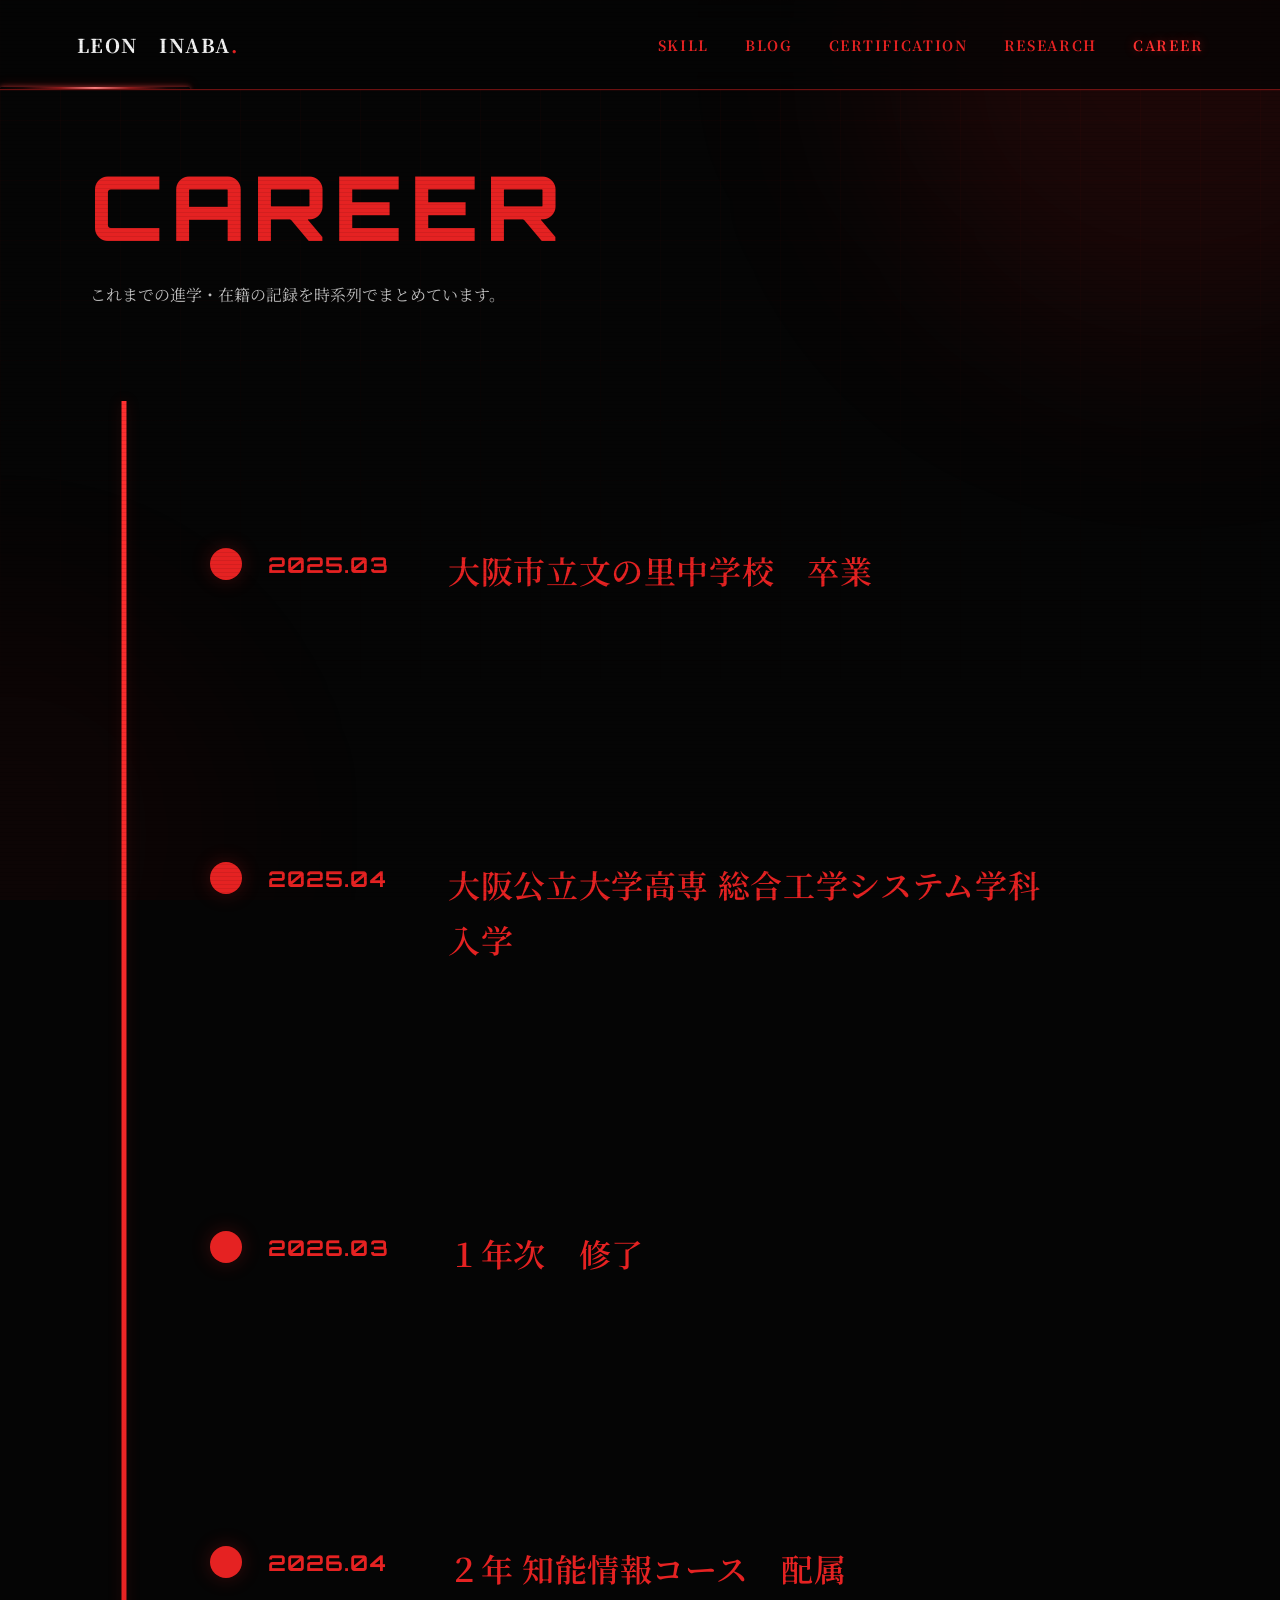
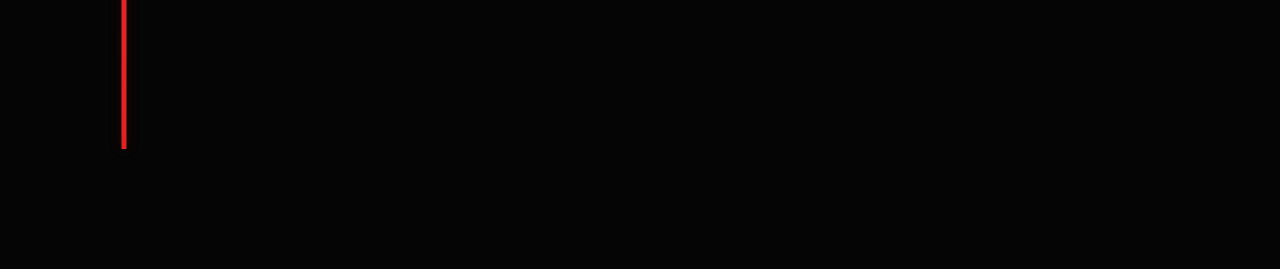
==== commit 15889002: "Rename ACTIVITY navigation to BLOG" ====
--- a/career.html
+++ b/career.html
@@ -137,7 +137,7 @@
     <a href="index.html" class="logo">LEON INABA<span>.</span></a>
     <nav>
       <a href="skill.html">SKILL</a>
-      <a href="index.html#activity">ACTIVITY</a>
+      <a href="index.html#activity">BLOG</a>
       <a href="certification.html">CERTIFICATION</a>
       <a href="index.html#research">RESEARCH</a>
       <a href="career.html" class="active">CAREER</a>
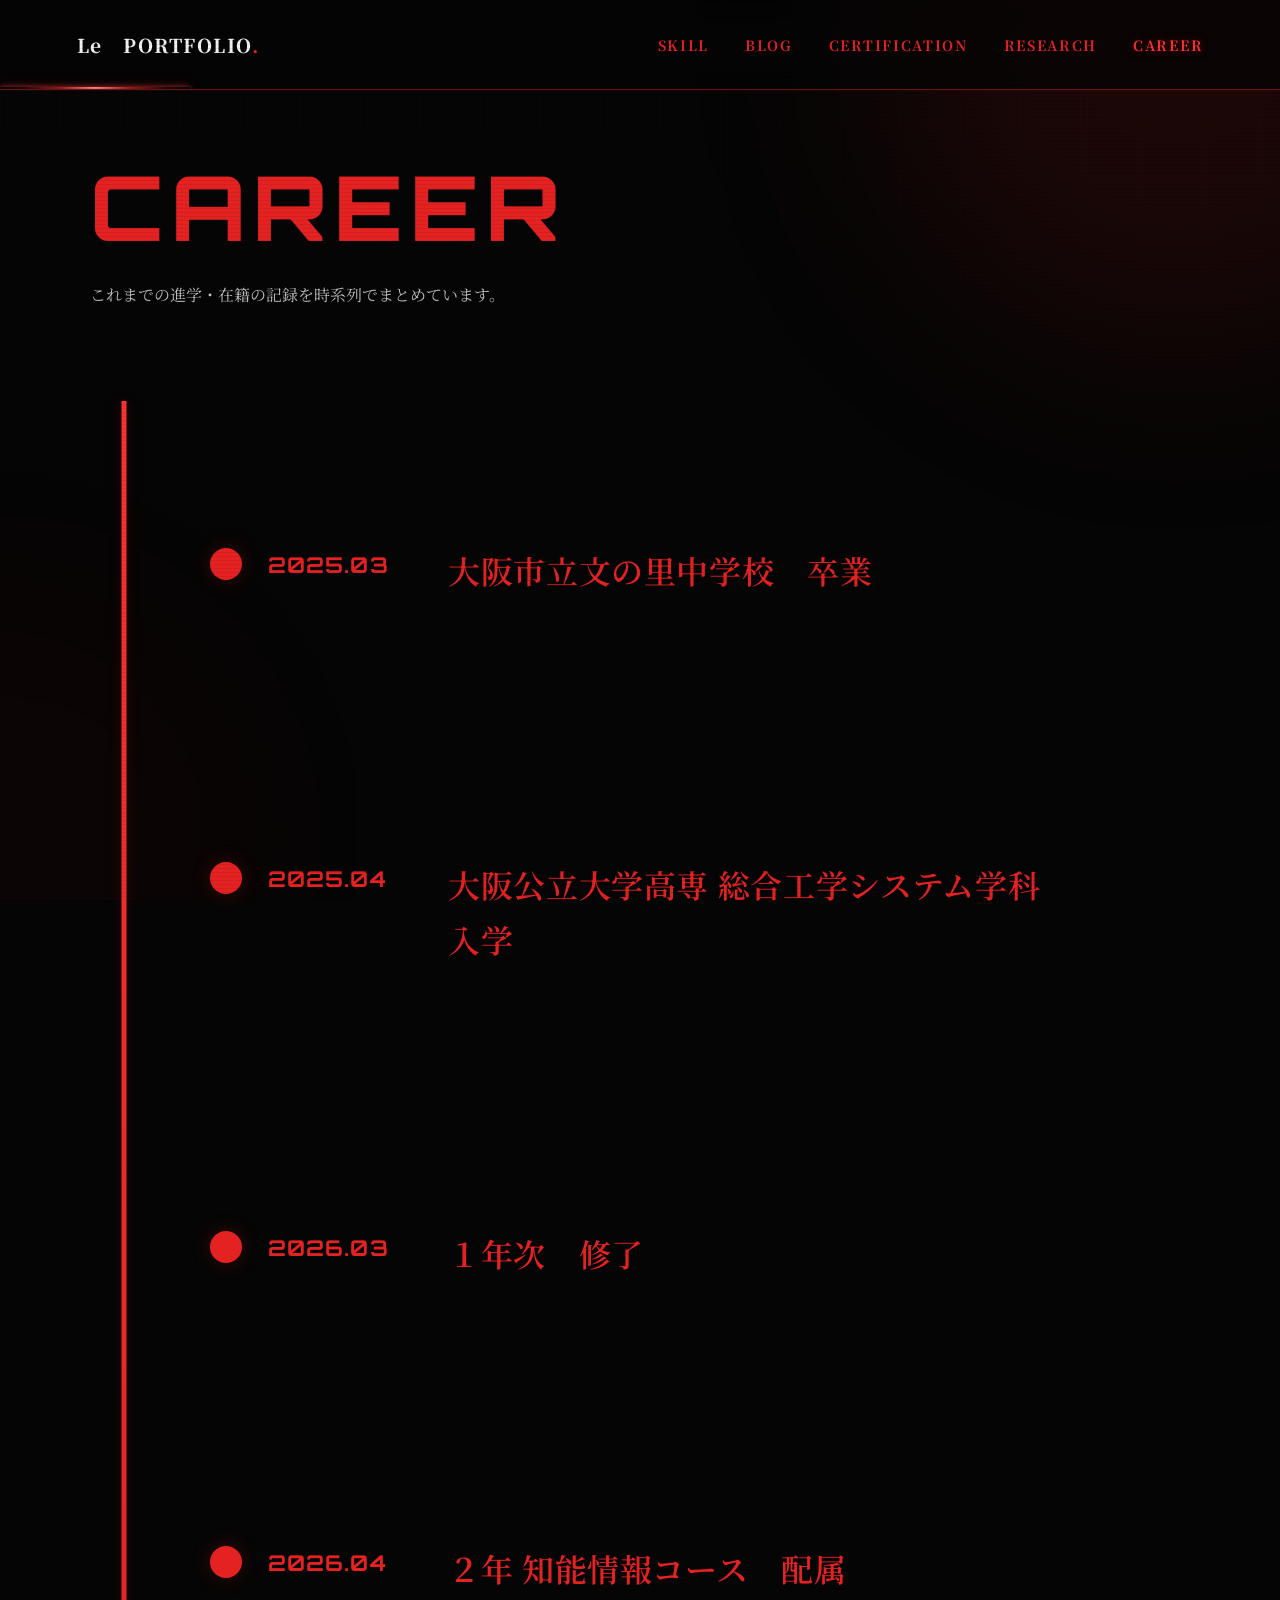
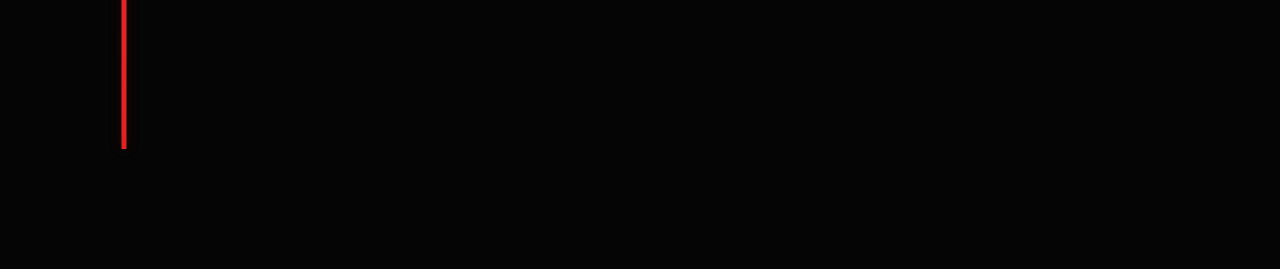
==== commit 54a681c2: "Unify logo to Le PORTFOLIO" ====
--- a/career.html
+++ b/career.html
@@ -134,7 +134,7 @@
 <body>
   <div class="background" aria-hidden="true"><div class="grid"></div><div class="glow glow-1"></div><div class="glow glow-2"></div></div>
   <header>
-    <a href="index.html" class="logo">LEON INABA<span>.</span></a>
+    <a href="index.html" class="logo">Le PORTFOLIO<span>.</span></a>
     <nav>
       <a href="skill.html">SKILL</a>
       <a href="index.html#activity">BLOG</a>
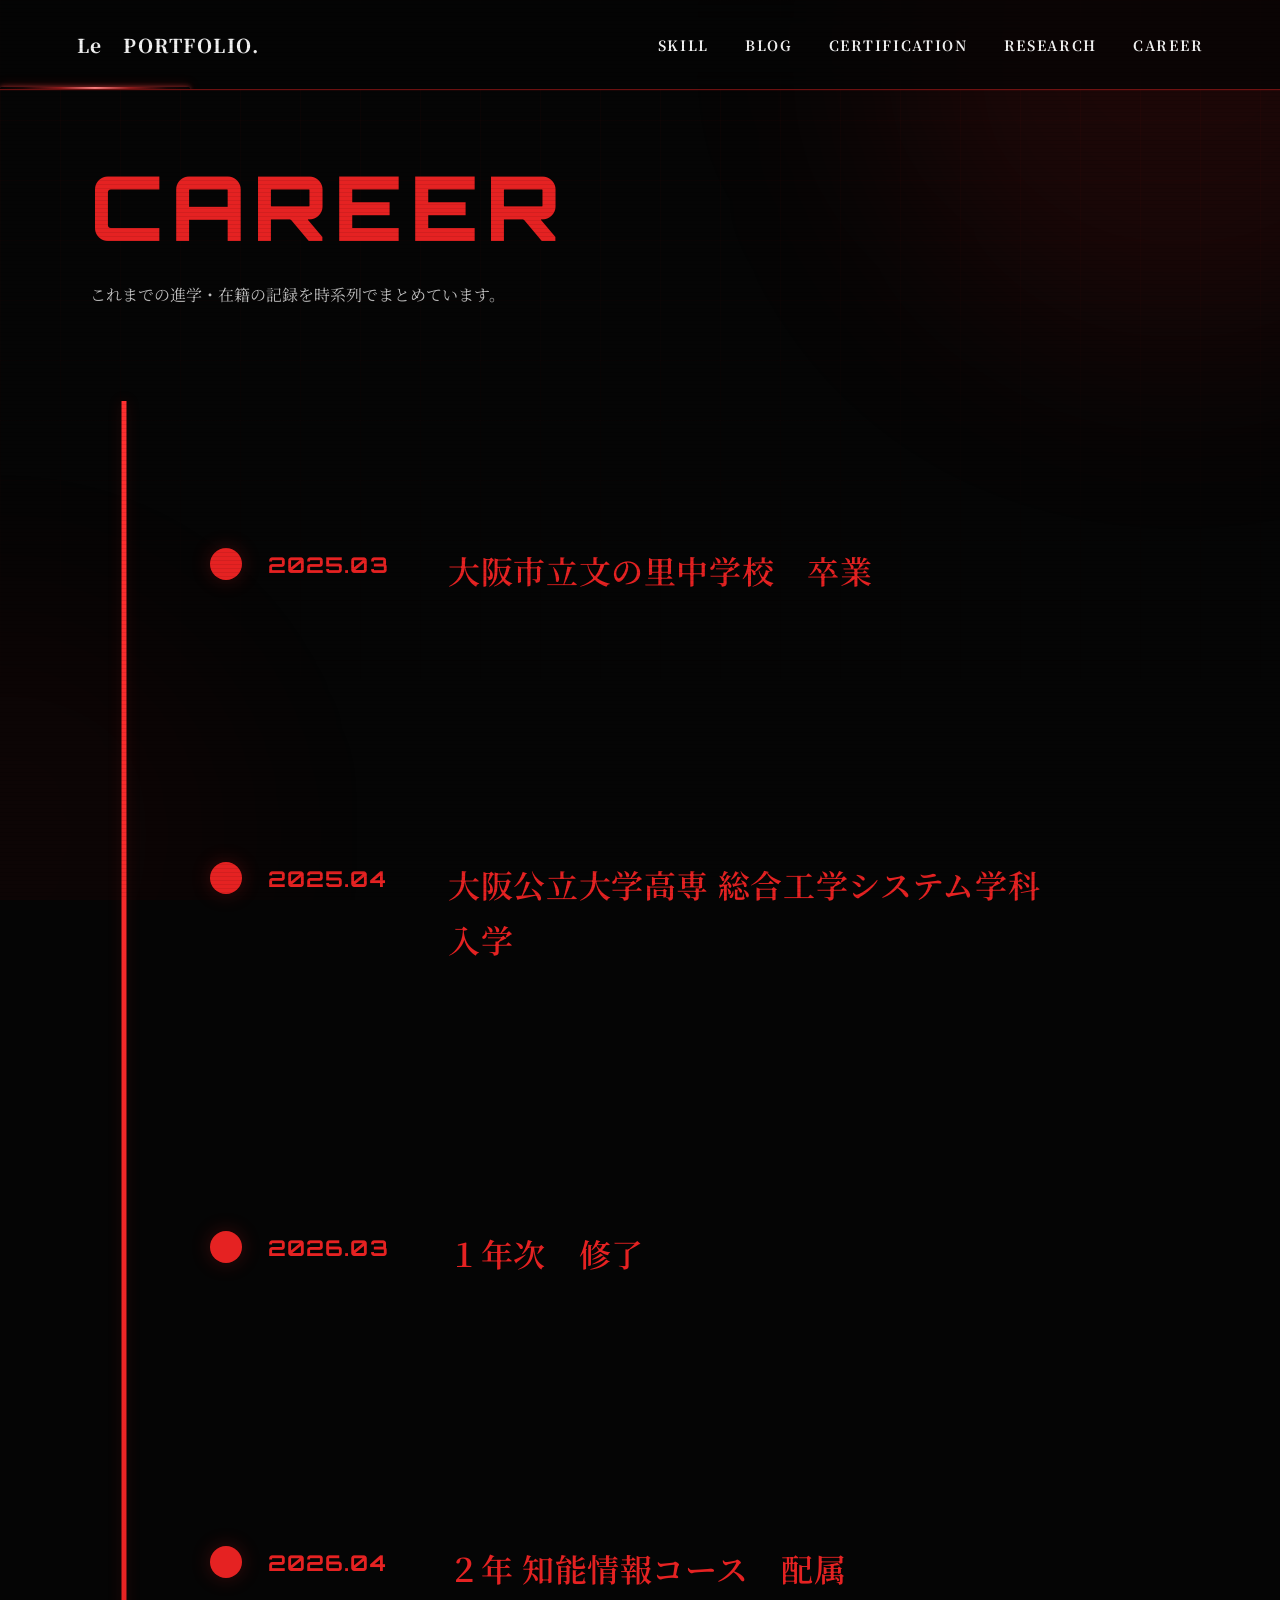
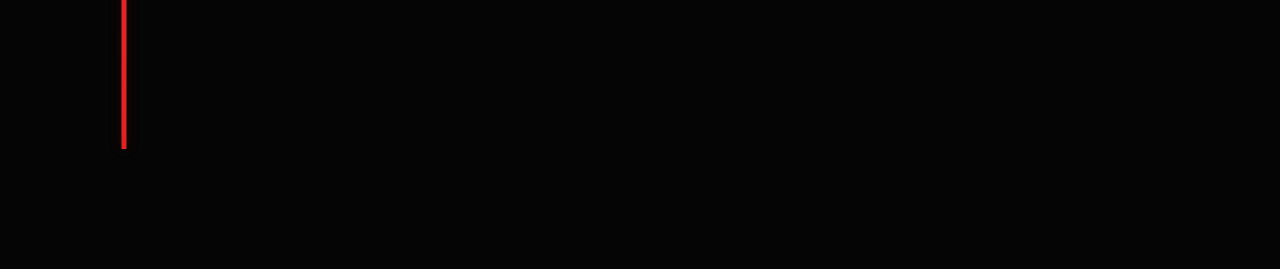
==== commit 1ca82caf: "Unify career header branding and colors" ====
--- a/career.html
+++ b/career.html
@@ -106,6 +106,10 @@
     }
 
     nav a.active { color: var(--red-bright); text-shadow: 0 0 10px rgba(229,34,34,0.45); }
+    header .logo,
+    header .logo span,
+    header nav a,
+    header nav a.active { color: var(--white) !important; text-shadow: none !important; }
 
     @media (max-width: 760px) {
       .career-page { padding: 130px 7vw 90px; }
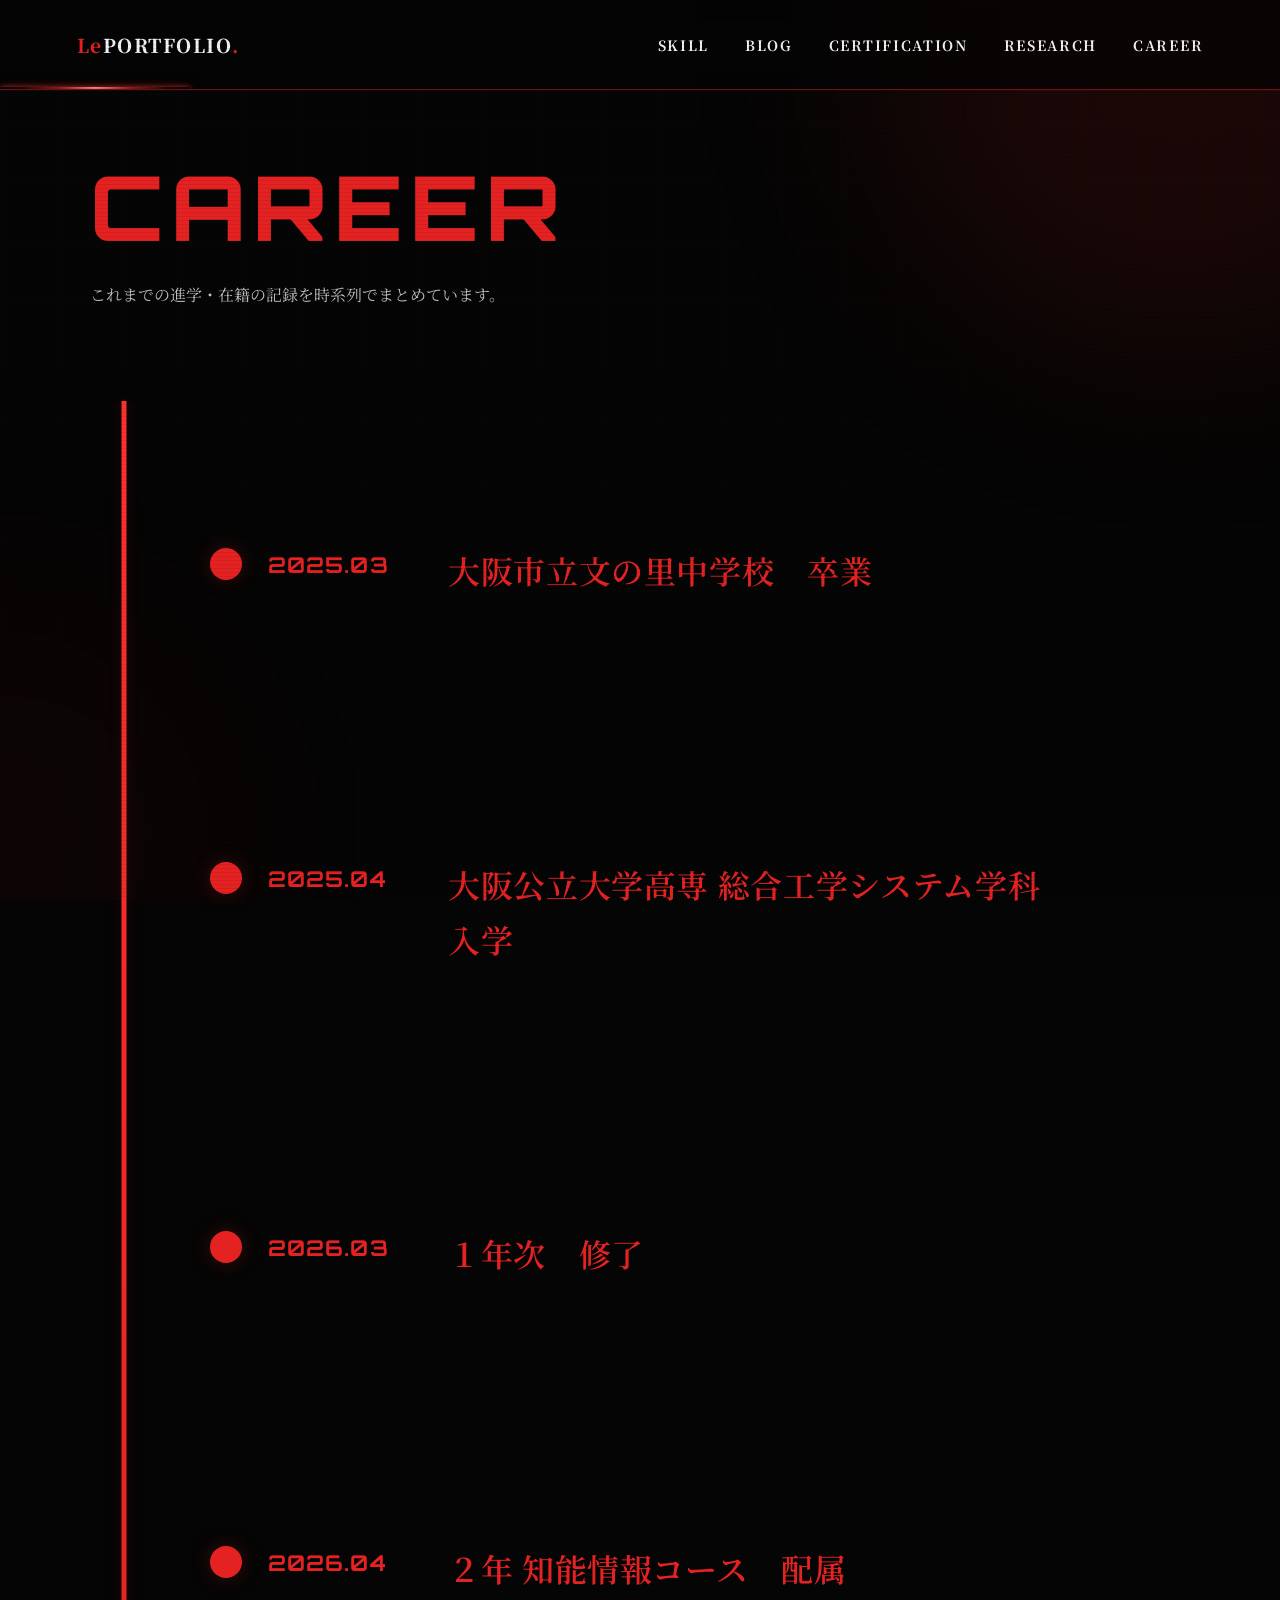
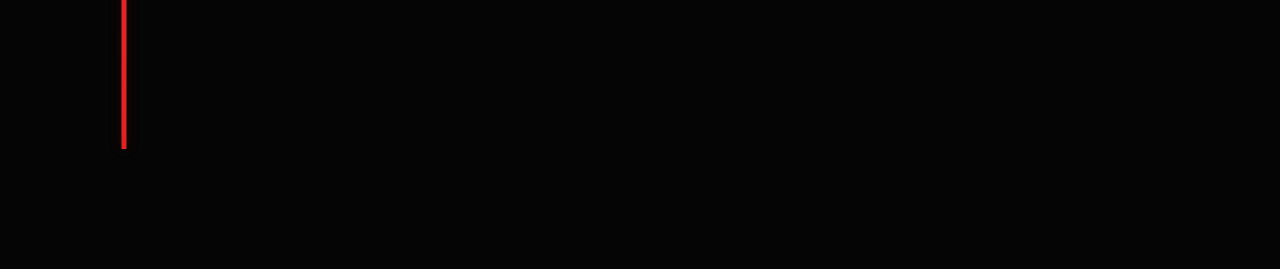
==== commit da703dcb: "Refine header logo colors and hover behavior" ====
--- a/career.html
+++ b/career.html
@@ -106,10 +106,12 @@
     }
 
     nav a.active { color: var(--red-bright); text-shadow: 0 0 10px rgba(229,34,34,0.45); }
-    header .logo,
-    header .logo span,
+    header .logo { color: var(--white) !important; text-shadow: none !important; }
+    header .logo span { color: var(--red) !important; }
     header nav a,
     header nav a.active { color: var(--white) !important; text-shadow: none !important; }
+    header nav a:hover,
+    header nav a.active:hover { color: var(--red-bright) !important; }
 
     @media (max-width: 760px) {
       .career-page { padding: 130px 7vw 90px; }
@@ -138,7 +140,7 @@
 <body>
   <div class="background" aria-hidden="true"><div class="grid"></div><div class="glow glow-1"></div><div class="glow glow-2"></div></div>
   <header>
-    <a href="index.html" class="logo">Le PORTFOLIO<span>.</span></a>
+    <a href="index.html" class="logo"><span>Le</span>PORTFOLIO<span>.</span></a>
     <nav>
       <a href="skill.html">SKILL</a>
       <a href="index.html#activity">BLOG</a>
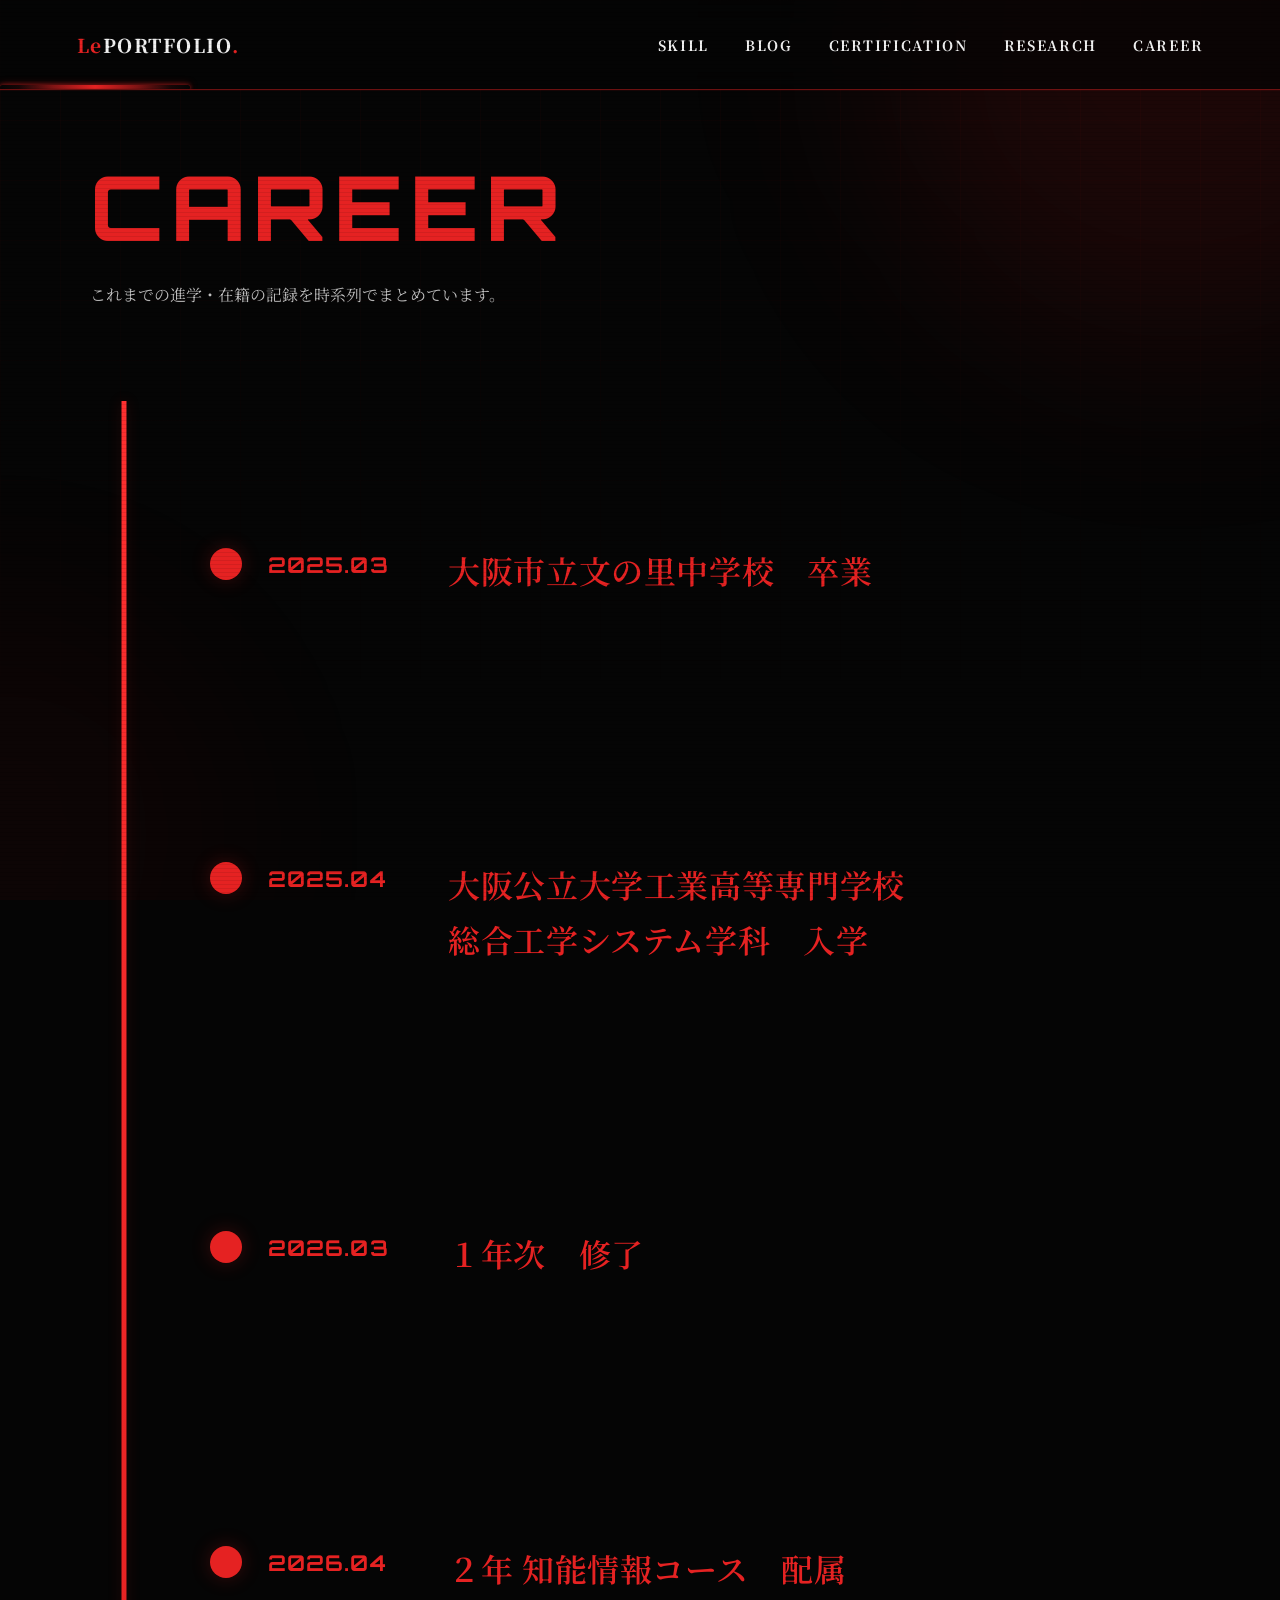
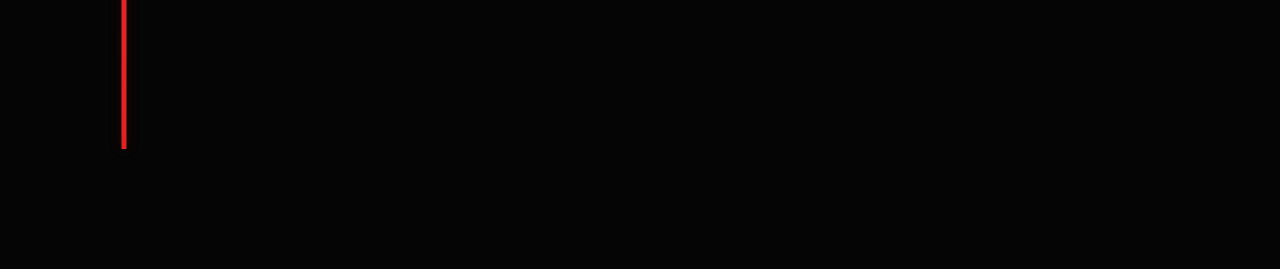
==== commit b15a1ff9: "Update career school name formatting" ====
--- a/career.html
+++ b/career.html
@@ -154,7 +154,7 @@
     <p class="career-lead">これまでの進学・在籍の記録を時系列でまとめています。</p>
     <div class="timeline">
       <section class="timeline-item"><div class="timeline-node" aria-hidden="true"></div><div class="timeline-phase">2025.03</div><div class="timeline-copy"><h2>大阪市立文の里中学校　卒業</h2></div></section>
-      <section class="timeline-item"><div class="timeline-node" aria-hidden="true"></div><div class="timeline-phase">2025.04</div><div class="timeline-copy"><h2>大阪公立大学高専 総合工学システム学科　入学</h2></div></section>
+      <section class="timeline-item"><div class="timeline-node" aria-hidden="true"></div><div class="timeline-phase">2025.04</div><div class="timeline-copy"><h2>大阪公立大学工業高等専門学校<br>総合工学システム学科　入学</h2></div></section>
       <section class="timeline-item"><div class="timeline-node" aria-hidden="true"></div><div class="timeline-phase">2026.03</div><div class="timeline-copy"><h2>１年次　修了</h2></div></section>
       <section class="timeline-item"><div class="timeline-node" aria-hidden="true"></div><div class="timeline-phase">2026.04</div><div class="timeline-copy"><h2>２年 知能情報コース　配属</h2></div></section>
     </div>
--- a/japanese-theme.css
+++ b/japanese-theme.css
@@ -125,7 +125,7 @@
   color: var(--white);
 }
 
-/* HEADER SWEEP — 一本の赤い境界線の一部だけが太く光って移動 */
+/* HEADER SWEEP — 赤一色の太い光が境界線を移動 */
 header {
   overflow: hidden;
   border-bottom: 1px solid rgba(229, 34, 34, 0.46) !important;
@@ -138,22 +138,22 @@
   left: 0;
   bottom: -1px;
   width: 190px;
-  height: 3px;
+  height: 5px;
   pointer-events: none;
   border-radius: 999px;
   background: linear-gradient(
     90deg,
     transparent 0%,
-    rgba(229, 34, 34, 0.10) 12%,
-    rgba(255, 48, 48, 0.58) 32%,
-    rgba(255, 130, 130, 1) 50%,
-    rgba(255, 48, 48, 0.58) 68%,
-    rgba(229, 34, 34, 0.10) 88%,
+    rgba(229, 34, 34, 0.08) 10%,
+    rgba(229, 34, 34, 0.55) 28%,
+    var(--red) 50%,
+    rgba(229, 34, 34, 0.55) 72%,
+    rgba(229, 34, 34, 0.08) 90%,
     transparent 100%
   );
   box-shadow:
-    0 0 5px rgba(255, 70, 70, 0.75),
-    0 0 12px rgba(229, 34, 34, 0.38);
+    0 0 4px rgba(229, 34, 34, 0.72),
+    0 0 9px rgba(229, 34, 34, 0.34);
   animation: headerRedSweep 6.2s linear infinite;
 }
 
